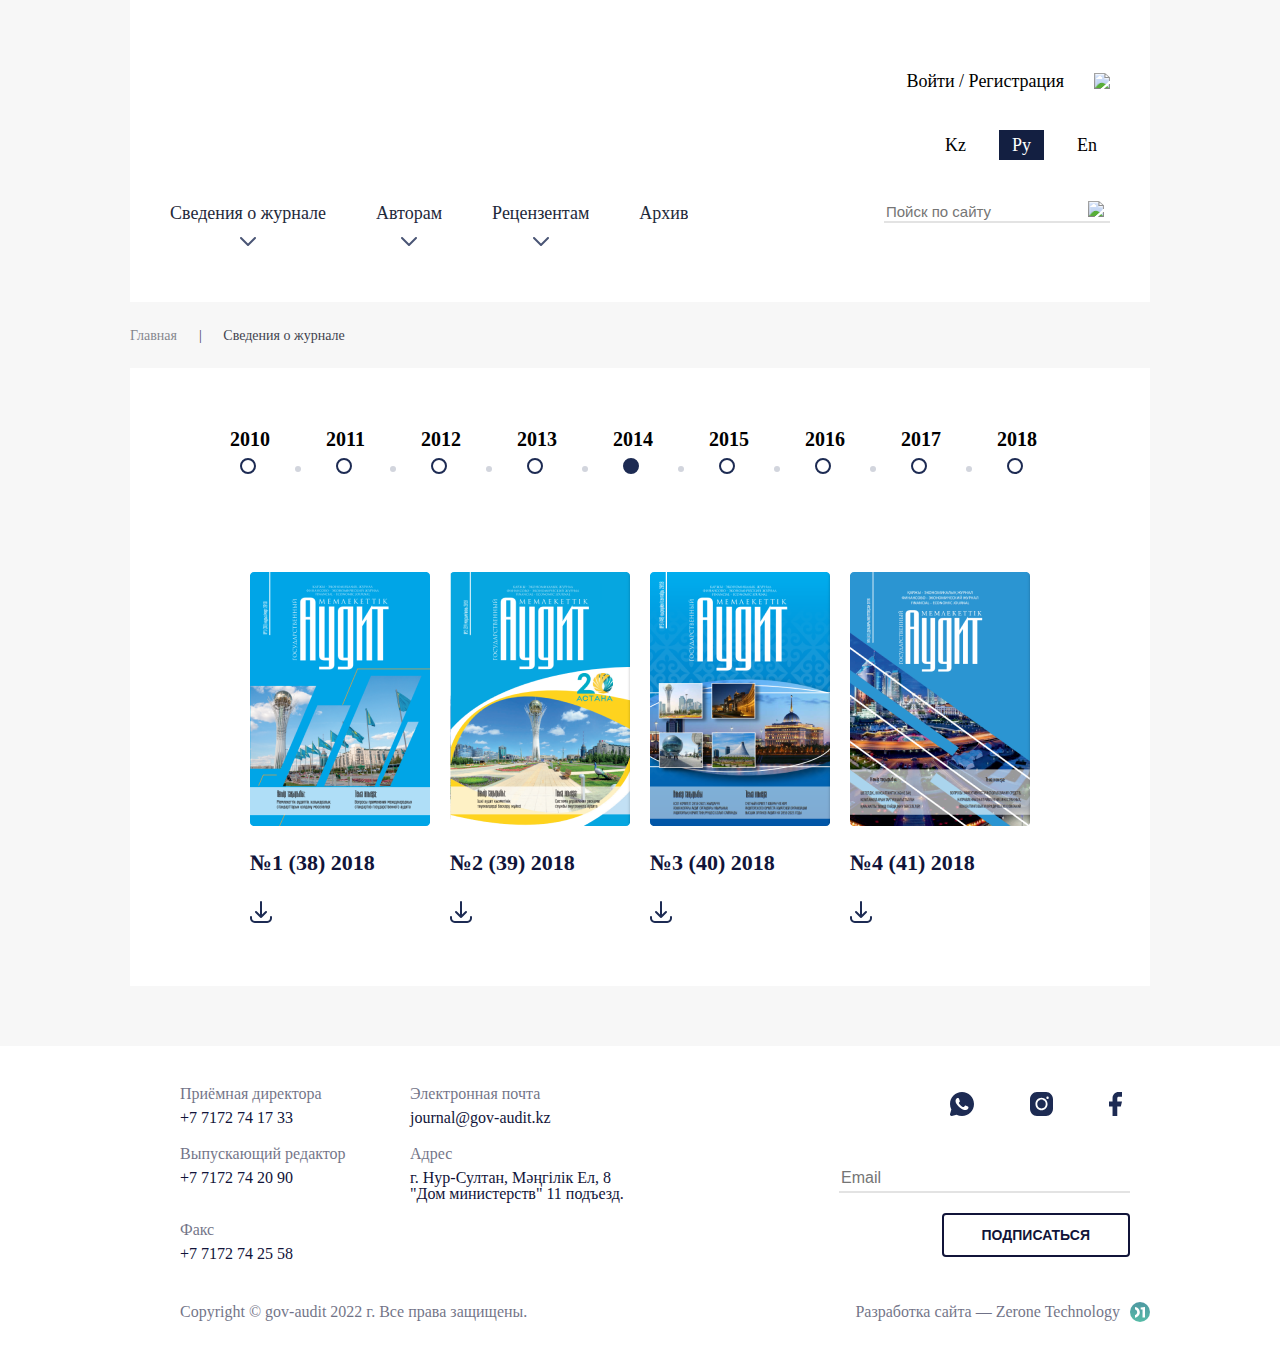
==== archive.html @ 51dacc63 "adaptive" ====
<!DOCTYPE html>
<html lang="en">
	<head>
		<meta charset="UTF-8" />
		<meta http-equiv="X-UA-Compatible" content="IE=edge" />
		<meta name="viewport" content="width=device-width, initial-scale=1.0" />
		<title>Gos audit | layout</title>

		<link rel="stylesheet" href="./assets/css/main.min.css" />
		
		

</head>
	<body>
		<header>
			<div class="header--top">
				<div class="container">
					<div class="logo--wrapper">
						<img height="120px" src="./assets/img/Esep logo 1.svg" alt="" srcset=""/>
					</div>
					
					<div class="navigation--wrapper">
						<div class="personal--wrapper">
							<a href="#" class="personal--login">Войти</a>
							&nbsp;/&nbsp;
							<a href="#" class="personal--registr">Регистрация</a>
						
						<img class="personal--svg" src="./assets/img/icons/user.svg" />
							
						</div>
						<div class="lang--wrapper">
							<ul class="lang--list">
								<li class="lang--item"><a href="" class="lang--link">Kz</a></li>
								<li class="lang--item active"><a href="" class="lang--link">Ру</a></li>
								<li class="lang--item"><a href="" class="lang--link">En</a></li>
							</ul>

						</div>
					</div>
					
				</div>
			</div>
			<div class="header--bottom">
				<div class="container">

                    <!-- Mobile burger menu -->

                        <input id="menu-toggle" type="checkbox" />
                        <label class='menu-button-container' for="menu-toggle">
                            <div class='menu-button'></div>
                        </label>

                    <!-- end Mobile burger menu -->

					<div class="header-nav" id="myTopnav">
                        <div class="dropdown">
                            <a class="dropbtn" href="#">Сведения о журнале 
                                <i class=""><img src="assets/img/icons/down-arrow-icon.svg" alt=""></i>
                            </a>
                            <div class="dropdown-content d-flex">
                                <div class="left-side">
                                    <a href="#">Свидетельство о постановке на учет</a>
                                    <a href="#">Справка АО "НЦГНТЭ"</a>
                                    <a href="#">Редакционная политика</a>
                                    <a href="#">Публикационная этика</a>
                                    <a href="#">Редакционная коллегия</a>
                                    <a href="contacts.html">Контакты</a>
                                </div>
                            </div>
                        </div> 
                        <div class="dropdown">
                            <a class="dropbtn" href="#">Авторам 
                                <i class=""><img src="assets/img/icons/down-arrow-icon.svg" alt=""></i>
                            </a>
                            <div class="dropdown-content">
                                <a href="#">Руководство по оформлению статьи</a>
                                <a href="#">Инструкция по подачи статьи</a>
                                <a href="#">Инструкция по отзыву или исправлению статей</a>
                                <a href="#">Макет статьи</a>
                                <a href="#">Оплата организационного взноса</a>
                            </div>
                        </div>
                        <div class="dropdown">
                            <a class="dropbtn" href="#">Рецензентам 
                                <i class=""><img src="assets/img/icons/down-arrow-icon.svg" alt=""></i>
                            </a>
                            <div class="dropdown-content">
                                <a href="#">Тип и порядок рецензирования</a>
                                <a href="#">Инструкция для рецензентов</a>
                            </div>
                        </div>
                        <div class="dropdown">
                            <a class="dropbtn" href="contact.html">
                                Архив
                            </a>
                        </div>
                        <a href="javascript:void(0);" style="font-size:15px;" class="icon" onclick="myFunction()">&#9776;</a>
                    </div>
					<div class="search--wrapper">
						<form class="search--bar" action type="get">
							<input class="search--input" type="text" placeholder="Пойск по сайту" />
							<button class="search--button" type="submit"><img class="personal--svg" src="./assets/img/icons/search.svg" /></button>
						</form>
					</div>
				</div>
			</div>
		</header>
		<div class="breadcrumb">
            <div class="container">
                <div class="breadcrumb-item">
                    <a href="index.html">Главная</a>
                </div>
                <div class="breadcrumb-item">
                    <i>|</i>
                    <a href="#">Сведения о журнале</a>
                </div>
                <!-- <div class="breadcrumb-item">
                    <i>|</i>
                    page
                </div> -->
            </div>
        </div>
        <main class="main_page">
            <div class="container">
                <section class="archive--sections">
                    <div class="archive-form-block">
                        <form action="" class="form-filter">
                            <div class="select-year">
                                <div>
                                    <input class="checked-year" type="radio" id="2010"
                                    name="year" value="2010">
                                    <label for="2010">2010</label>
                                </div>
                                <div class="circle"></div>
                                <div>
                                    <input class="checked-year" type="radio" id="2011"
                                    name="year" value="2011">
                                    <label for="2011">2011</label>
                                </div>
                                <div class="circle"></div>
                                <div>
                                    <input class="checked-year" type="radio" id="2012"
                                    name="year" value="2012">
                                    <label for="2012">2012</label>
                                </div>
                                <div class="circle"></div>
                                <div>
                                    <input class="checked-year" type="radio" id="2013"
                                    name="year" value="2013">
                                    <label for="2013">2013</label>
                                </div>
                                <div class="circle"></div>
                                <div>
                                    <input class="checked-year" type="radio" id="2014"
                                    name="year" value="2014" checked>
                                    <label for="2014">2014</label>
                                </div>
                                <div class="circle"></div>
                                <div>
                                    <input class="checked-year" type="radio" id="2015"
                                    name="year" value="2015">
                                    <label for="2015">2015</label>
                                </div>
                                <div class="circle"></div>
                                <div>
                                    <input class="checked-year" type="radio" id="2016"
                                    name="year" value="2016">
                                    <label for="2016">2016</label>
                                </div>
                                <div class="circle"></div>
                                <div>
                                    <input class="checked-year" type="radio" id="2017"
                                    name="year" value="2017">
                                    <label for="2017">2017</label>
                                </div>
                                <div class="circle"></div>
                                <div>
                                    <input class="checked-year" type="radio" id="2018"
                                    name="year" value="2018">
                                    <label for="2018">2018</label>
                                </div>
                                <div class="circle"></div>
                                <div>
                                    <input class="checked-year" type="radio" id="2019"
                                    name="year" value="2019">
                                    <label for="2019">2019</label>
                                </div>
                                <div class="circle"></div>
                                <div>
                                    <input class="checked-year" type="radio" id="2020"
                                    name="year" value="2020">
                                    <label for="2020">2020</label>
                                </div>
                                <div class="circle"></div>
                                <div>
                                    <input class="checked-year" type="radio" id="2021"
                                    name="year" value="2021">
                                    <label for="2021">2021</label>
                                </div>
                                <div class="circle"></div>
                                <div>
                                    <input class="checked-year" type="radio" id="2022"
                                    name="year" value="2022">
                                    <label for="2022">2022</label>
                                </div>
                            </div>
                        </form>
                    </div>
                    <div class="document-download-block">
                        <div class="document-item">
                            <img class="document-img" src="assets/img/archive-image-1.png" alt="">
                            <h3 class="document-name">
                                <a href="#">
                                    №1 (38) 2018
                                </a>
                            </h3>
                            <a href="#">
                                <img src="assets/img/icons/download-icon.svg" alt="">
                            </a>
                        </div>
                        <div class="document-item">
                            <img class="document-img" src="assets/img/archive-image-2.png" alt="">
                            <h3 class="document-name">
                                <a href="#">
                                    №2 (39) 2018
                                </a>
                            </h3>
                            <a href="#">
                                <img src="assets/img/icons/download-icon.svg" alt="">
                            </a>
                        </div>
                        <div class="document-item">
                            <img class="document-img" src="assets/img/archive-image-3.png" alt="">
                            <h3 class="document-name">
                                <a href="#">
                                    №3 (40) 2018
                                </a>
                            </h3>
                            <a href="#">
                                <img src="assets/img/icons/download-icon.svg" alt="">
                            </a>
                        </div>
                        <div class="document-item">
                            <img class="document-img" src="assets/img/archive-image-4.png" alt="">
                            <h3 class="document-name">
                                <a href="#">
                                    №4 (41) 2018
                                </a>
                            </h3>
                            <a href="#">
                                <img src="assets/img/icons/download-icon.svg" alt="">
                            </a>
                        </div>
                    </div>
                </section>
            </div>
        </main>

		<footer>
			<div class="container">
				<div class="footer--left">
					<div class="contact--info">
						<div class="contact--item w-50">
							<div class="title--line">Приёмная директора</div>
							<div class="link--line">
								<a href="" class="link">+7 7172 74 17 33</a>
							</div>
						</div>
						<div class="contact--item w-50">
							<div class="title--line">Электронная почта</div>
							<div class="link--line">
								<a href="" class="link">journal@gov-audit.kz</a>
							</div>
						</div>
						<div class="contact--item w-50">
							<div class="title--line">Выпускающий редактор</div>
							<div class="link--line">
								<a href="" class="link">+7 7172 74 20 90</a>
							</div>
						</div>
						<div class="contact--item w-50">
							<div class="title--line">Адрес</div>
							<div class="link--line">
								<a href="" class="link">
									г. Нур-Султан, Мәңгілік Ел, 8 "Дом министерств" 11 подъезд.
								</a>
							</div>
						</div>
						<div class="contact--item w-50">
							<div class="title--line">Факс</div>
							<div class="link--line">
								<a href="" class="link">+7 7172 74 25 58</a>
							</div>
						</div>
					</div>
				</div>
				<div class="footer--right">
					<div class="subscribe--wrapper">

						<div action="" method="get" class="subscribe--from">
							<div class="subscribe--contacts">
								<a href="#" class="subscribe--contact" type="submit"><img class="personal--svg" src="./assets/img/icons/icon-social-whatsapp.svg" /></a>
								<a href="#" class="subscribe--contact" type="submit"><img class="personal--svg" src="./assets/img/icons/icon-social-instagram.svg" /></a>
								<a href="#" class="subscribe--contact" type="submit"><img class="personal--svg" src="./assets/img/icons/icon-social-facebook.svg" /></a>
							</div>
							<form action="" class="subscribe--email">
								<input class="subscribe--input" type="text" name="email" placeholder="Email" />
								<input class="subscribe--btn" type="submit" value="Подписаться" />
							</form>
				
						</div>
					</div>
				</div>
				<div class="footer--bottom">
					<div class="site--info-c">
						Copyright © gov-audit 2022 г. Все права защищены.
					</div>
					<div class="site--info-dev">
						<a href="" target="_blank">Разработка сайта — Zerone Technology</a>
					</div>
					<img class="dev--svg" src="./assets/img/icons/logo-zerone.svg" />
					
				</div>
			</div>
		</footer>
	</body>
</html>
---- assets/css/main.min.css ----
a,abbr,acronym,address,applet,article,aside,audio,b,big,blockquote,body,canvas,caption,center,cite,code,dd,del,details,dfn,div,dl,dt,em,embed,fieldset,figcaption,figure,footer,form,h1,h2,h3,h4,h5,h6,header,hgroup,html,i,iframe,img,ins,kbd,label,legend,li,mark,menu,nav,object,ol,output,p,pre,q,ruby,s,samp,section,small,span,strike,strong,sub,summary,sup,table,tbody,td,tfoot,th,thead,time,tr,tt,u,ul,var,video{margin:0;padding:0;border:0;font-size:100%;font:inherit;vertical-align:baseline}a{color:inherit;text-decoration:none}article,aside,details,figcaption,figure,footer,header,hgroup,menu,nav,section{display:block}body{line-height:1}ol,ul{list-style:none}blockquote,q{quotes:none}blockquote:after,blockquote:before{content:"";content:none}q:after,q:before{content:"";content:none}table{border-collapse:collapse;border-spacing:0}@font-face{font-family:"PT Sans";src:url("./../fonts/PT sans/PTSans-Regular.ttf")}@font-face{font-family:"PT Sans";src:url("./../fonts/PT sans/PTSans-Bold.ttf");font-weight:bold}header{width:100%;max-width:100%}header .header--top .container{display:-webkit-box;display:-ms-flexbox;display:flex;-webkit-box-orient:horizontal;-webkit-box-direction:normal;-ms-flex-direction:row;flex-direction:row;-ms-flex-wrap:wrap;flex-wrap:wrap;background:#fff;padding:40px 40px 0 56px}header .header--top .logo--wrapper,header .header--top .navigation--wrapper{max-width:50%;width:50%}header .header--top .logo--wrapper{display:-webkit-box;display:-ms-flexbox;display:flex;-webkit-box-pack:start;-ms-flex-pack:start;justify-content:start;-webkit-box-align:start;-ms-flex-align:start;align-items:flex-start}header .header--top .navigation--wrapper{display:-webkit-box;display:-ms-flexbox;display:flex;-webkit-box-pack:end;-ms-flex-pack:end;justify-content:end;-webkit-box-align:end;-ms-flex-align:end;align-items:flex-end;-webkit-box-orient:vertical;-webkit-box-direction:normal;-ms-flex-direction:column;flex-direction:column;gap:40px}header .header--top .personal--wrapper{width:50%;max-width:50%;font-size:18px;display:-webkit-box;display:-ms-flexbox;display:flex;-webkit-box-pack:end;-ms-flex-pack:end;justify-content:end;justify-content:flex-end;-webkit-box-align:center;-ms-flex-align:center;align-items:center;-webkit-transition:color 0.2s linear;transition:color 0.2s linear}header .header--top .personal--wrapper .personal--registr{padding-right:30px}header .header--top .personal--login:hover{color:#131f41;text-decoration:underline}header .header--top .personal--registr:hover{color:#131f41;text-decoration:underline}header .header--top .lang--wrapper{width:100%;max-width:100%;display:-webkit-box;display:-ms-flexbox;display:flex;-webkit-box-pack:end;-ms-flex-pack:end;justify-content:end}header .header--top .lang--list{display:-webkit-inline-box;display:-ms-inline-flexbox;display:inline-flex;width:100%;-webkit-box-pack:end;-ms-flex-pack:end;justify-content:end;gap:20px;font-size:18px}header .header--top .lang--item{width:-webkit-fit-content;width:-moz-fit-content;width:fit-content;max-width:-webkit-fit-content;max-width:-moz-fit-content;max-width:fit-content;color:black;-webkit-transition:color 0.2s linear;transition:color 0.2s linear}header .header--top .lang--link{padding:6px 13px}header .header--top .lang--item:hover{color:#fff;text-decoration:none}header .header--top .lang--item:hover a{background-color:#131f41}header .header--bottom .container{display:-webkit-box;display:-ms-flexbox;display:flex;-webkit-box-orient:horizontal;-webkit-box-direction:normal;-ms-flex-direction:row;flex-direction:row;-ms-flex-wrap:wrap;flex-wrap:wrap;background:#fff;padding:40px}header .header--bottom .menu--wrapper,header .header--bottom .search--wrapper{max-width:50%;width:50%}header .header--bottom .menu--wrapper{display:-webkit-box;display:-ms-flexbox;display:flex;-webkit-box-pack:start;-ms-flex-pack:start;justify-content:start;-webkit-box-align:start;-ms-flex-align:start;align-items:flex-start}header .header--bottom .menu--list{display:-webkit-inline-box;display:-ms-inline-flexbox;display:inline-flex}header .header--bottom .menu--link{display:-webkit-box;display:-ms-flexbox;display:flex;padding:8px 16px}header .header--bottom .search--wrapper{display:-webkit-box;display:-ms-flexbox;display:flex;-webkit-box-pack:end;-ms-flex-pack:end;justify-content:end;-webkit-box-align:end;-ms-flex-align:end;align-items:flex-end}header .header--bottom .container{-webkit-box-align:start;-ms-flex-align:start;align-items:flex-start;-webkit-box-pack:justify;-ms-flex-pack:justify;justify-content:space-between}header .header--bottom .container .search--wrapper{width:auto}.search--input{width:190px;border:unset;outline:none;font-size:15px}.search--button{border:unset;outline:none;background-color:#fff;-webkit-transition:background-color 0.2s linear;transition:background-color 0.2s linear}.search--button:hover{border-radius:4px;background-color:#cac7bb}.search--bar{border-bottom:2px solid #e3e3e3}footer{width:100%;max-width:100%;margin-top:60px;padding:40px;-webkit-box-sizing:border-box;box-sizing:border-box;background:#ffffff;font-size:16px;color:#111439}footer .container{display:-webkit-box;display:-ms-flexbox;display:flex;-ms-flex-wrap:wrap;flex-wrap:wrap}footer .footer--left,footer .footer--right{-webkit-box-flex:50%;-ms-flex:50%;flex:50%;max-width:50%}footer .footer--bottom{margin-top:40px;-webkit-box-flex:100%;-ms-flex:100%;flex:100%;display:-webkit-box;display:-ms-flexbox;display:flex;-webkit-box-align:center;-ms-flex-align:center;align-items:center}footer .footer--bottom .site--info-c{width:-webkit-fit-content;width:-moz-fit-content;width:fit-content;margin-right:auto;opacity:0.6;padding-left:50px}footer .footer--bottom .site--info-dev{width:-webkit-fit-content;width:-moz-fit-content;width:fit-content;margin-left:auto;opacity:0.6;padding-right:10px}footer .contact--info{display:-webkit-box;display:-ms-flexbox;display:flex;-webkit-box-orient:horizontal;-webkit-box-direction:normal;-ms-flex-direction:row;flex-direction:row;-ms-flex-wrap:wrap;flex-wrap:wrap;row-gap:20px;padding-left:50px}footer .contact--info .w-50{-webkit-box-flex:50%;-ms-flex:50%;flex:50%;max-width:50%}footer .contact--item{display:-webkit-box;display:-ms-flexbox;display:flex;-webkit-box-orient:vertical;-webkit-box-direction:normal;-ms-flex-direction:column;flex-direction:column;row-gap:8px}footer .contact--item .title--line{color:#111439;opacity:0.6}footer .subscribe--from{display:-webkit-box;display:-ms-flexbox;display:flex;-webkit-box-pack:end;-ms-flex-pack:end;justify-content:end;-webkit-box-align:end;-ms-flex-align:end;align-items:flex-end;-webkit-box-orient:vertical;-webkit-box-direction:normal;-ms-flex-direction:column;flex-direction:column;gap:40px;padding-right:20px}footer .subscribe--contacts{display:-webkit-box;display:-ms-flexbox;display:flex;gap:40px}footer .subscribe--contact{-webkit-transition:background-color 0.2s linear;transition:background-color 0.2s linear;padding:6px 8px}footer .subscribe--contact:hover{opacity:1s;border-radius:4px;background-color:#5d5486}footer .subscribe--email{display:-webkit-box;display:-ms-flexbox;display:flex;-webkit-box-orient:vertical;-webkit-box-direction:normal;-ms-flex-direction:column;flex-direction:column;gap:20px}footer .subscribe--input{font-size:16px;line-height:24px;width:287px;border:unset;outline:none;border-bottom:2px solid #e3e3e3;-webkit-transition:background-color 0.2s linear;transition:background-color 0.2s linear}footer .subscribe--btn{display:-webkit-box;display:-ms-flexbox;display:flex;-ms-flex-item-align:end;align-self:flex-end;padding:8px 38px;font-size:14px;line-height:24px;font-weight:600;text-transform:uppercase;color:#111439;background-color:#fff;border-radius:4px;border:2px solid #111439;-webkit-transition:background-color 0.2s linear;transition:background-color 0.2s linear}footer .subscribe--btn:hover{background-color:#cac7bb}.btn{padding:16px 24px;width:-webkit-fit-content;width:-moz-fit-content;width:fit-content;height:-webkit-fit-content;height:-moz-fit-content;height:fit-content;text-transform:uppercase;font-weight:bold;border-radius:4px;display:-webkit-box;display:-ms-flexbox;display:flex;-webkit-box-pack:center;-ms-flex-pack:center;justify-content:center;-webkit-box-align:center;-ms-flex-align:center;align-items:center}.btn--wrapper{width:100%;max-width:100%;height:-webkit-fit-content;height:-moz-fit-content;height:fit-content;padding:16px 0;display:-webkit-box;display:-ms-flexbox;display:flex;-webkit-box-orient:vertical;-webkit-box-direction:normal;-ms-flex-direction:column;flex-direction:column}.btn--inline{height:-webkit-fit-content;height:-moz-fit-content;height:fit-content;display:-webkit-inline-box;display:-ms-inline-flexbox;display:inline-flex;-webkit-column-gap:16px;-moz-column-gap:16px;column-gap:16px}.btn--primary{background-color:#fec611;color:#111439}.banner--wide-top{width:100%;max-width:100%;margin-top:60px;padding:60px;border-radius:8px;-webkit-box-sizing:border-box;box-sizing:border-box;background:linear-gradient(152.67deg,#2357a6 15.56%,#224780 82.04%),linear-gradient(152.67deg,#2b72b3 15.56%,#1756a2 82.04%),#2469bb;color:#fff}.banner--wide-top article .cartegory{margin-bottom:16px;font-size:16px;opacity:0.7}.banner--wide-top article .title{margin-bottom:20px;font-size:40px;font-weight:bold}@media screen and (max-width:768px){.banner--wide-top article .title{font-size:32px}}.banner--wide-top article .description{margin-bottom:24px;font-size:16px;line-height:27px;max-width:650px}.banner--wide-top .btn{font-size:18px}@media screen and (max-width:768px){.banner--wide-top .btn--inline{-webkit-box-orient:horizontal;-webkit-box-direction:normal;-ms-flex-direction:row;flex-direction:row;-ms-flex-wrap:wrap;flex-wrap:wrap;row-gap:15px}.banner--wide-top .btn--inline .btn{width:100%}}.content--complex{display:-webkit-box;display:-ms-flexbox;display:flex;-webkit-box-orient:horizontal;-webkit-box-direction:normal;-ms-flex-direction:row;flex-direction:row;-webkit-box-sizing:border-box;box-sizing:border-box;margin-top:60px}@media screen and (max-width:1020px){.content--complex{-ms-flex-wrap:wrap;flex-wrap:wrap;margin-top:30px}}.content--left,.content--right{-webkit-box-sizing:border-box;box-sizing:border-box}.content--right{margin-left:auto}@media screen and (max-width:980px){.content--right{width:100%;max-width:100%;margin-left:0;margin-top:30px}}.content--right .block--content{width:100%;max-width:100%;-webkit-box-sizing:border-box;box-sizing:border-box;background-color:#fff;border-radius:6px;padding:40px}.block--title{max-width:100%;display:-webkit-inline-box;display:-ms-inline-flexbox;display:inline-flex}@media screen and (max-width:768px){.block--title{width:100%;display:-webkit-inline-box;display:-ms-inline-flexbox;display:inline-flex}}.block--title .link,.block--title .title{display:-webkit-box;display:-ms-flexbox;display:flex;-webkit-box-align:end;-ms-flex-align:end;align-items:end}.block--title .title{width:-webkit-fit-content;width:-moz-fit-content;width:fit-content;margin-right:60px;font-size:28px;font-weight:bold}.block--title .link{font-size:16px;opacity:0.7}@media screen and (max-width:768px){.block--title .link{margin-left:auto}}.block--content{margin-top:30px;display:-webkit-box;display:-ms-flexbox;display:flex}.news--list{width:100%;max-width:100%;-webkit-box-sizing:border-box;box-sizing:border-box;display:-webkit-box;display:-ms-flexbox;display:flex;-ms-flex-wrap:wrap;flex-wrap:wrap;row-gap:30px;margin-left:-15px;margin-right:-15px}@media screen and (max-width:1020px){.news--list{width:auto;margin-left:0;margin-right:0}}@media screen and (max-width:768px){.news--list{margin-left:auto;margin-right:auto}}.news--item{-webkit-box-flex:calc(100% / 2);-ms-flex:calc(100% / 2);flex:calc(100% / 2);max-width:calc(100% / 2);-webkit-box-sizing:border-box;box-sizing:border-box}@media screen and (max-width:768px){.news--item{-webkit-box-flex:1;-ms-flex:auto;flex:auto;max-width:100%}}.news--content{border-radius:6px;overflow:hidden;background-color:#fff}.news--content--wrapper{max-width:100%;padding:0 15px;-webkit-box-sizing:border-box;box-sizing:border-box}@media screen and (max-width:768px){.news--content--wrapper{padding:0}}.news--image{max-width:100%;width:100%;height:250px}.news--image img{height:100%;width:100%;-o-object-fit:cover;object-fit:cover;-o-object-position:center center;object-position:center center}.news--info{padding:30px 30px 60px 30px}.news--info .title{font-size:24px;font-weight:bold;color:#111439}.pagination{width:100%;max-width:100%;-webkit-box-sizing:border-box;box-sizing:border-box}.pagination--news{display:-webkit-box;display:-ms-flexbox;display:flex;-webkit-box-orient:horizontal;-webkit-box-direction:normal;-ms-flex-direction:row;flex-direction:row;-webkit-box-pack:end;-ms-flex-pack:end;justify-content:flex-end;-webkit-column-gap:30px;-moz-column-gap:30px;column-gap:30px}.pagination--news .icon{display:-webkit-box;display:-ms-flexbox;display:flex;-webkit-box-pack:center;-ms-flex-pack:center;justify-content:center;-webkit-box-align:center;-ms-flex-align:center;align-items:center}.pagination .external .image--wrapper{max-width:60px;display:-webkit-box;display:-ms-flexbox;display:flex;-webkit-box-orient:horizontal;-webkit-box-direction:normal;-ms-flex-direction:row;flex-direction:row;-ms-flex-wrap:wrap;flex-wrap:wrap;row-gap:11px;-webkit-column-gap:11px;-moz-column-gap:11px;column-gap:11px}.pagination .external .image--wrapper .icon{width:16px;height:16px;background-color:#1d2b53;border-radius:50px;opacity:0.2}.pagination .external .image--wrapper .icon.active,.pagination .external .image--wrapper .icon:hover{background-color:#1d2b53;opacity:0.6}.link--list{max-width:100%;padding:40px;-webkit-box-sizing:border-box;box-sizing:border-box;display:-webkit-box;display:-ms-flexbox;display:flex;-webkit-box-orient:vertical;-webkit-box-direction:normal;-ms-flex-direction:column;flex-direction:column;row-gap:30px}@media screen and (max-width:980px){.link--list{-webkit-box-orient:horizontal;-webkit-box-direction:normal;-ms-flex-direction:row;flex-direction:row;-webkit-box-align:center;-ms-flex-align:center;align-items:center;-ms-flex-wrap:wrap;flex-wrap:wrap;-webkit-box-pack:justify;-ms-flex-pack:justify;justify-content:space-between;row-gap:30px;-webkit-column-gap:30px;-moz-column-gap:30px;column-gap:30px}}.link--item{width:100%;max-width:100%;max-height:160px;display:-webkit-box;display:-ms-flexbox;display:flex}.link--item .image--link{margin:0 auto}.link--item .image--link img{max-width:160px;max-height:100px}.main--sections{width:1440px;margin:0 auto;-webkit-box-sizing:border-box;box-sizing:border-box}.sections{width:100%;max-width:100%;padding:40px 0px 40px 0px;border-radius:8px;-webkit-box-sizing:border-box;box-sizing:border-box;font-size:16px}.sections .sections--main{opacity:0.5}.main_page{-webkit-box-sizing:border-box;box-sizing:border-box;background:#fff;padding:60px 100px}.main_page .contacts--title{font-size:28px;text-transform:uppercase;font-weight:bold;padding-bottom:60px}.main_page .contacts--wrapper{display:-webkit-box;display:-ms-flexbox;display:flex;-webkit-box-orient:horizontal;-webkit-box-direction:normal;-ms-flex-direction:row;flex-direction:row;gap:70px}.main_page .contacts--wrapper .left-side,.main_page .contacts--wrapper .right-side{display:-webkit-box;display:-ms-flexbox;display:flex;-webkit-box-orient:vertical;-webkit-box-direction:normal;-ms-flex-direction:column;flex-direction:column;gap:20px;width:280px}.main_page .contacts--wrapper .left-side .contacts--item,.main_page .contacts--wrapper .right-side .contacts--item{font-size:16px}.main_page .contacts--wrapper .left-side .contacts--item .contacts--title--line,.main_page .contacts--wrapper .right-side .contacts--item .contacts--title--line{padding-bottom:3px;opacity:0.5}.main_page .contacts--wrapper .left-side .contacts--item .line--link,.main_page .contacts--wrapper .right-side .contacts--item .line--link{color:#126AEF}.main_page .contacts--wrapper .left-side .contacts--item--last,.main_page .contacts--wrapper .right-side .contacts--item--last{padding-top:60px}header .header--top .lang--item a{display:block}header .header--top .lang--item.active{color:#fff}header .header--top .lang--item.active a{background-color:#131f41}.breadcrumb{margin:25px 0px;display:-webkit-box;display:-ms-flexbox;display:flex;-ms-flex-wrap:wrap;flex-wrap:wrap;padding:0 0;list-style:none}.breadcrumb .container .breadcrumb-item{font-weight:normal;font-size:14px;line-height:10px;display:inline-block;color:#0D0F1D;opacity:0.5}.breadcrumb .container .breadcrumb-item a{color:#0D0F1D;text-decoration:none}.breadcrumb .container .breadcrumb-item i{color:#0D0F1D;margin:0 18px}.breadcrumb .container .breadcrumb-item:last-child{opacity:0.8}.breadcrumb .container .breadcrumb-item+.breadcrumb-item{padding-left:0px}.breadcrumb .breadcrumb-item+.breadcrumb-item:before{content:none}.header-nav{overflow:hidden;background:transparent;display:-webkit-box;display:-ms-flexbox;display:flex;gap:50px}.header-nav a{float:left;display:block;color:#1E293A;text-align:center;text-decoration:none;font-size:17px}.header-nav .icon{display:none}.header-nav .dropdown{float:left;overflow:hidden;position:initial}.header-nav .dropdown:first-child{margin-left:0px}.header-nav .dropdown .dropbtn{font-weight:normal;font-size:18px;line-height:27px;border:none;outline:none;color:#1E293A;background-color:inherit;font-family:inherit;margin:0;display:-webkit-box;display:-ms-flexbox;display:flex;-webkit-box-orient:vertical;-webkit-box-direction:normal;-ms-flex-direction:column;flex-direction:column;-webkit-box-align:center;-ms-flex-align:center;align-items:center;position:relative}.header-nav .dropdown .dropbtn i{margin-bottom:8px}.header-nav .dropdown .dropbtn i img{-webkit-transition:0.2s;transition:0.2s}.header-nav .dropdown .dropbtn:after{content:"";position:absolute;left:auto;right:auto;bottom:0;width:0;height:4px;border-radius:4px;background-color:#5178B4;-webkit-transition:0.2s;transition:0.2s}.header-nav .dropdown .dropbtn:hover:after{width:100%;-webkit-transition:0.2s;transition:0.2s}.header-nav .dropdown a:last-child{padding-bottom:35px}.header-nav .dropdown:hover .dropbtn{color:#5178B4}.header-nav .dropdown:hover .dropbtn a{color:#5178B4}.header-nav .dropdown:hover .dropbtn i img{-webkit-transform:rotate(180deg);transform:rotate(180deg);-webkit-transition:0.2s;transition:0.2s}.header-nav .dropdown:hover .dropdown-content{opacity:1!important;visibility:visible!important;display:block}.header-nav .dropdown .dropdown-content{display:block;position:absolute;background:#fff;border-radius:4px;min-width:160px;padding:16px 0px;z-index:1;opacity:0;visibility:hidden;-webkit-transition:opacity 0.2s ease-in-out,visibility 0.2s ease-in-out;transition:opacity 0.2s ease-in-out,visibility 0.2s ease-in-out;-webkit-transition-delay:0.2s;transition-delay:0.2s;max-width:914px;gap:40px;margin-top:63px}.header-nav .dropdown .dropdown-content a{max-width:380px;float:none;color:#1E293A;font-style:normal;font-weight:normal;font-size:18px;line-height:27px;padding:10px 40px;text-decoration:none;display:block;text-align:left}.header-nav .dropdown .dropdown-content a:hover{text-decoration:underline}.menu-button-container{display:none;height:100%;width:30px;cursor:pointer;-webkit-box-orient:vertical;-webkit-box-direction:normal;-ms-flex-direction:column;flex-direction:column;-webkit-box-pack:center;-ms-flex-pack:center;justify-content:center;-webkit-box-align:center;-ms-flex-align:center;align-items:center}#menu-toggle{display:none}.menu-button{top:56px}.menu-button,.menu-button:after,.menu-button:before{display:block;background-color:#000;position:absolute;height:4px;width:30px;-webkit-transition:-webkit-transform 400ms cubic-bezier(0.23,1,0.32,1);transition:-webkit-transform 400ms cubic-bezier(0.23,1,0.32,1);transition:transform 400ms cubic-bezier(0.23,1,0.32,1);transition:transform 400ms cubic-bezier(0.23,1,0.32,1),-webkit-transform 400ms cubic-bezier(0.23,1,0.32,1);border-radius:2px}.menu-button:before{content:"";margin-top:-8px}.menu-button:after{content:"";margin-top:8px}#menu-toggle:checked+.menu-button-container .menu-button:before{margin-top:0px;-webkit-transform:rotate(405deg);transform:rotate(405deg)}#menu-toggle:checked+.menu-button-container .menu-button{background:rgba(255,255,255,0)}#menu-toggle:checked+.menu-button-container .menu-button:after{margin-top:0px;-webkit-transform:rotate(-405deg);transform:rotate(-405deg)}.archive-form-block{border-radius:4px;margin-bottom:60px}.archive-form-block form.form-filter .select-year{display:-webkit-box;display:-ms-flexbox;display:flex;-webkit-box-align:end;-ms-flex-align:end;align-items:end;overflow-x:scroll;overflow-y:hidden;padding-bottom:40px}.archive-form-block form.form-filter .select-year label{font-style:normal;font-weight:bold;font-size:18px;line-height:23px}.archive-form-block form.form-filter .select-year::-webkit-scrollbar{height:4px;cursor:pointer}.archive-form-block form.form-filter .select-year::-webkit-scrollbar-track{-webkit-box-shadow:inset 0 0 5px #E8EAEE;box-shadow:inset 0 0 5px #E8EAEE;border-radius:20px}.archive-form-block form.form-filter .select-year::-webkit-scrollbar-thumb{background:#ABB1C0;border-radius:20px;opacity:0.3;cursor:pointer}.archive-form-block form.form-filter .select-year::-webkit-scrollbar-thumb:hover{background:#6175a7;opacity:0.3}.archive-form-block form.form-filter .select-year div{margin:0 25px}.archive-form-block form.form-filter .select-year div:first-child{margin-left:0px}.archive-form-block form.form-filter .select-year div:last-child{margin-right:0px}.archive-form-block form.form-filter .select-year div input[type=radio]{display:none}.archive-form-block form.form-filter .select-year div label{font-weight:bold;font-size:20px;padding-bottom:21px;cursor:pointer;display:inline-block;-webkit-user-select:none;-moz-user-select:none;-ms-user-select:none;user-select:none;position:relative}.archive-form-block form.form-filter .select-year div label:after{content:"";display:inline-block;width:16px;height:16px;position:absolute;left:10px;bottom:1px;top:30px;border:2px solid #1D2B53;-webkit-box-sizing:border-box;box-sizing:border-box;border-radius:25px}.archive-form-block form.form-filter .select-year div label:hover{opacity:0.8}.archive-form-block form.form-filter .select-year div input[type=radio]:checked+label{opacity:1}.archive-form-block form.form-filter .select-year div input[type=radio]:checked+label:after{background:#1D2B53}.archive-form-block form.form-filter .select-year .circle{background:#D2D5DD;border-radius:25px;padding:3px;margin:0px}.document-download-block{display:-webkit-box;display:-ms-flexbox;display:flex;-webkit-box-align:center;-ms-flex-align:center;align-items:center;-webkit-box-pack:center;-ms-flex-pack:center;justify-content:center;gap:20px}.document-download-block .document-item .document-img{width:100%;height:auto}.document-download-block .document-item .document-name{font-style:normal;font-weight:bold;font-size:22px;line-height:28px;text-transform:uppercase;color:#111439;margin:20px 0px 24px}.document-download-block .document-item a{text-decoration:none;color:#111439}.document-download-block .document-item a:hover{color:#126AEF}@media (max-width:992px){header .header--bottom .container .header-nav{gap:30px}header .header--bottom .container .search--wrapper{max-width:170px}header .header--bottom .container .search--wrapper .search--bar{padding-bottom:10px;display:-webkit-box;display:-ms-flexbox;display:flex;-webkit-box-align:center;-ms-flex-align:center;align-items:center}header .header--bottom .container .search--wrapper .search--bar .search--input{width:125px}.breadcrumb{padding:0px 40px}.document-download-block{-ms-flex-wrap:wrap;flex-wrap:wrap;gap:40px}footer .container{-webkit-box-pack:justify;-ms-flex-pack:justify;justify-content:space-between}footer .container .footer--left{max-width:65%}footer .container .footer--left .contact--info{padding-left:0px}footer .container .footer--right{max-width:30%}footer .container .footer--right .subscribe--from{padding-right:0px}footer .container .footer--right .subscribe--from .subscribe--input{width:100%}}@media (max-width:768px){.breadcrumb{padding:0px 20px}.breadcrumb .container .breadcrumb-item i{margin:0 5px}header .header--top .container{-webkit-box-orient:vertical;-webkit-box-direction:normal;-ms-flex-direction:column;flex-direction:column;-webkit-box-align:center;-ms-flex-align:center;align-items:center;padding:40px 20px 0 20px;gap:25px}header .header--top .container .logo--wrapper{-webkit-box-pack:center;-ms-flex-pack:center;justify-content:center}header .header--top .container .navigation--wrapper{gap:25px}header .header--top .container .logo--wrapper,header .header--top .container .navigation--wrapper,header .header--top .container .personal--wrapper{max-width:100%;width:100%}header .header--top .container .personal--wrapper{-webkit-box-align:center;-ms-flex-align:center;align-items:center;-webkit-box-pack:center;-ms-flex-pack:center;justify-content:center}header .header--top .container .lang--list{-webkit-box-pack:center;-ms-flex-pack:center;justify-content:center}header .header--bottom .container{position:relative}header .header--bottom .container .header-nav{margin-top:48px;-webkit-box-orient:vertical;-webkit-box-direction:normal;-ms-flex-direction:column;flex-direction:column;width:100%;height:0;-webkit-transition:400ms;transition:400ms}header .header--bottom .container .header-nav .dropdown{overflow:visible}header .header--bottom .container .header-nav .dropdown .dropbtn{-webkit-box-orient:horizontal;-webkit-box-direction:normal;-ms-flex-direction:row;flex-direction:row;-webkit-box-pack:justify;-ms-flex-pack:justify;justify-content:space-between;width:calc(100% - 30px);position:relative;max-width:100%;padding:0px 15px}header .header--bottom .container .header-nav .dropdown .dropbtn i img{-webkit-transform:rotate(-90deg);transform:rotate(-90deg)}header .header--bottom .container .header-nav .dropdown .dropbtn:hover:after{width:calc(100% - 30px)}header .header--bottom .container .header-nav .dropdown .dropdown-content{margin-top:40px}header .header--bottom .container .header-nav .dropdown:hover{overflow:visible}header .header--bottom .container .header-nav .dropdown:hover i img{-webkit-transform:rotate(0deg);transform:rotate(0deg);-webkit-transition:0.2s;transition:0.2s}header .header--bottom .container .header-nav .dropdown:hover .dropdown-content{position:relative}header .header--bottom .container .search--wrapper{position:absolute;right:40px;max-width:180px}header .header--bottom .container .search--wrapper .search--bar .search--input{width:140px}header .header--bottom .container .menu-button-container{display:-webkit-box;display:-ms-flexbox;display:flex}header .header--bottom .container .menu{position:absolute;top:0;margin-top:50px;left:0;-webkit-box-orient:vertical;-webkit-box-direction:normal;-ms-flex-direction:column;flex-direction:column;width:100%;-webkit-box-pack:center;-ms-flex-pack:center;justify-content:center;-webkit-box-align:center;-ms-flex-align:center;align-items:center}header .header--bottom .container #menu-toggle:checked~.header-nav{overflow:scroll;height:250px;padding:20px 0px;-webkit-transition:height 400ms cubic-bezier(0.23,1,0.32,1);transition:height 400ms cubic-bezier(0.23,1,0.32,1)}.main_page{padding:40px 20px}.archive-form-block form.form-filter .select-year div label{font-size:14px}footer{padding:40px 20px}footer .container{-webkit-box-orient:vertical;-webkit-box-direction:normal;-ms-flex-direction:column;flex-direction:column;gap:40px}footer .container .footer--left{max-width:100%}footer .container .footer--left .contact--info{-webkit-box-orient:vertical;-webkit-box-direction:normal;-ms-flex-direction:column;flex-direction:column;-webkit-box-align:center;-ms-flex-align:center;align-items:center;row-gap:40px}footer .container .footer--left .contact--info .w-50{max-width:100%;-webkit-box-align:center;-ms-flex-align:center;align-items:center}footer .container .footer--left .contact--info .w-50 .link--line{text-align:center}footer .container .footer--right{max-width:100%}footer .container .footer--right .subscribe--from{-webkit-box-align:center;-ms-flex-align:center;align-items:center}footer .container .footer--bottom{margin-top:10px;-webkit-box-orient:vertical;-webkit-box-direction:reverse;-ms-flex-direction:column-reverse;flex-direction:column-reverse;gap:20px}footer .container .footer--bottom .site--info-,footer .container .footer--bottom .site--info-dev{padding-left:0px;padding-right:0px;text-align:center;margin-right:auto;margin-left:auto}}body,html{font-family:"PT Sans";background:#f7f7f7}.container,main{width:1920px;max-width:100%;margin:0 auto;-webkit-box-sizing:border-box;box-sizing:border-box}@media screen and (max-width:1920px){.container,main{width:1440px}}@media screen and (max-width:1440px){.container,main{width:1020px}}@media screen and (max-width:1020px){.container,main{width:980px}}@media screen and (max-width:980px){.container,main{width:768px}}@media screen and (max-width:768px){.container,main{width:480px}}@media screen and (max-width:480px){.container,main{width:100%;max-width:100%;padding:0 20px}}
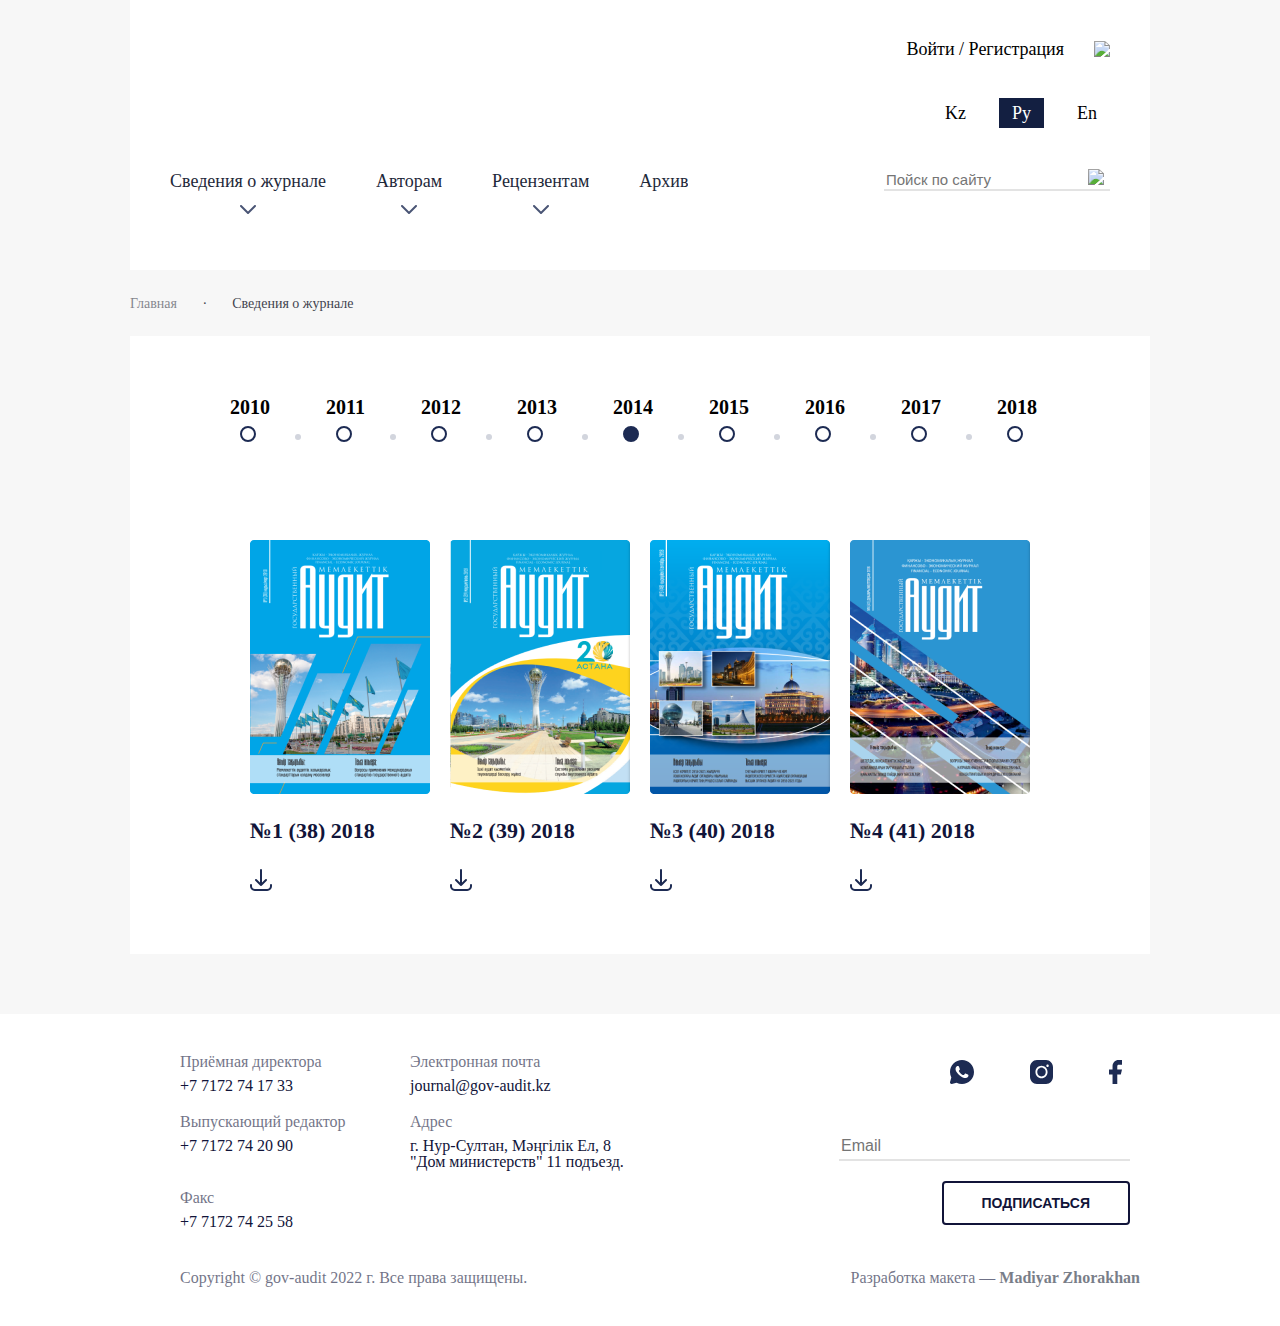
==== commit 3009d87e: "footer changed" ====
--- a/archive.html
+++ b/archive.html
@@ -7,16 +7,15 @@
 		<title>Gos audit | layout</title>
 
 		<link rel="stylesheet" href="./assets/css/main.min.css" />
-		
-		
-
-</head>
+    </head>
 	<body>
 		<header>
 			<div class="header--top">
 				<div class="container">
 					<div class="logo--wrapper">
-						<img height="120px" src="./assets/img/Esep logo 1.svg" alt="" srcset=""/>
+                        <a href="index.html">
+							<img height="120px" src="./assets/img/Esep logo 1.svg" alt="" srcset=""/>
+						</a>
 					</div>
 					
 					<div class="navigation--wrapper">
@@ -45,57 +44,56 @@
 
                     <!-- Mobile burger menu -->
 
-                        <input id="menu-toggle" type="checkbox" />
-                        <label class='menu-button-container' for="menu-toggle">
-                            <div class='menu-button'></div>
-                        </label>
-
-                    <!-- end Mobile burger menu -->
+						<input id="menu-toggle" type="checkbox" />
+						<label class='menu-button-container' for="menu-toggle">
+							<div class='menu-button'></div>
+						</label>
+
+					<!-- end Mobile burger menu -->
 
 					<div class="header-nav" id="myTopnav">
-                        <div class="dropdown">
-                            <a class="dropbtn" href="#">Сведения о журнале 
-                                <i class=""><img src="assets/img/icons/down-arrow-icon.svg" alt=""></i>
-                            </a>
-                            <div class="dropdown-content d-flex">
-                                <div class="left-side">
-                                    <a href="#">Свидетельство о постановке на учет</a>
-                                    <a href="#">Справка АО "НЦГНТЭ"</a>
-                                    <a href="#">Редакционная политика</a>
-                                    <a href="#">Публикационная этика</a>
-                                    <a href="#">Редакционная коллегия</a>
-                                    <a href="contacts.html">Контакты</a>
-                                </div>
-                            </div>
-                        </div> 
-                        <div class="dropdown">
-                            <a class="dropbtn" href="#">Авторам 
-                                <i class=""><img src="assets/img/icons/down-arrow-icon.svg" alt=""></i>
-                            </a>
-                            <div class="dropdown-content">
-                                <a href="#">Руководство по оформлению статьи</a>
-                                <a href="#">Инструкция по подачи статьи</a>
-                                <a href="#">Инструкция по отзыву или исправлению статей</a>
-                                <a href="#">Макет статьи</a>
-                                <a href="#">Оплата организационного взноса</a>
-                            </div>
-                        </div>
-                        <div class="dropdown">
-                            <a class="dropbtn" href="#">Рецензентам 
-                                <i class=""><img src="assets/img/icons/down-arrow-icon.svg" alt=""></i>
-                            </a>
-                            <div class="dropdown-content">
-                                <a href="#">Тип и порядок рецензирования</a>
-                                <a href="#">Инструкция для рецензентов</a>
-                            </div>
-                        </div>
-                        <div class="dropdown">
-                            <a class="dropbtn" href="contact.html">
-                                Архив
-                            </a>
-                        </div>
-                        <a href="javascript:void(0);" style="font-size:15px;" class="icon" onclick="myFunction()">&#9776;</a>
-                    </div>
+						<div class="dropdown">
+							<a class="dropbtn" href="#">Сведения о журнале 
+								<i class=""><img src="assets/img/icons/down-arrow-icon.svg" alt=""></i>
+							</a>
+							<div class="dropdown-content d-flex">
+								<div class="left-side">
+									<a href="certificate_KI.html">Свидетельство о постановке на учет</a>
+									<a href="reference_AO.html">Справка АО "НЦГНТЭ"</a>
+									<a href="#">Редакционная политика</a>
+									<a href="publication_ethics.html">Публикационная этика</a>
+									<a href="#">Редакционная коллегия</a>
+									<a href="contacts.html">Контакты</a>
+								</div>
+							</div>
+						</div> 
+						<div class="dropdown">
+							<a class="dropbtn" href="#">Авторам 
+								<i class=""><img src="assets/img/icons/down-arrow-icon.svg" alt=""></i>
+							</a>
+							<div class="dropdown-content">
+								<a href="guidelines.html">Руководство по оформлению статьи</a>
+								<a href="#">Инструкция по подачи статьи</a>
+								<a href="recall_instruction.html">Инструкция по отзыву или исправлению статей</a>
+								<a href="article_layout.html">Макет статьи</a>
+								<a href="#">Оплата организационного взноса</a>
+							</div>
+						</div>
+						<div class="dropdown">
+							<a class="dropbtn" href="#">Рецензентам 
+								<i class=""><img src="assets/img/icons/down-arrow-icon.svg" alt=""></i>
+							</a>
+							<div class="dropdown-content">
+								<a href="reviewing.html">Тип и порядок рецензирования</a>
+								<a href="#">Инструкция для рецензентов</a>
+							</div>
+						</div>
+						<div class="dropdown">
+							<a class="dropbtn" href="archive.html">
+								Архив
+							</a>
+						</div>
+					</div>
 					<div class="search--wrapper">
 						<form class="search--bar" action type="get">
 							<input class="search--input" type="text" placeholder="Пойск по сайту" />
@@ -111,11 +109,11 @@
                     <a href="index.html">Главная</a>
                 </div>
                 <div class="breadcrumb-item">
-                    <i>|</i>
+                    <i>&nbsp·&nbsp</i>
                     <a href="#">Сведения о журнале</a>
                 </div>
                 <!-- <div class="breadcrumb-item">
-                    <i>|</i>
+                    <i>&nbsp·&nbsp</i>
                     page
                 </div> -->
             </div>
@@ -316,9 +314,9 @@
 						Copyright © gov-audit 2022 г. Все права защищены.
 					</div>
 					<div class="site--info-dev">
-						<a href="" target="_blank">Разработка сайта — Zerone Technology</a>
-					</div>
-					<img class="dev--svg" src="./assets/img/icons/logo-zerone.svg" />
+						Разработка макета — <a href="https://github.com/MadiyarZh?tab=repositories" style="color: #1e293a;font-weight: 700;">Madiyar Zhorakhan</a>
+					</div>
+					 
 					
 				</div>
 			</div>
--- a/assets/css/main.min.css
+++ b/assets/css/main.min.css
@@ -1 +1 @@
-a,abbr,acronym,address,applet,article,aside,audio,b,big,blockquote,body,canvas,caption,center,cite,code,dd,del,details,dfn,div,dl,dt,em,embed,fieldset,figcaption,figure,footer,form,h1,h2,h3,h4,h5,h6,header,hgroup,html,i,iframe,img,ins,kbd,label,legend,li,mark,menu,nav,object,ol,output,p,pre,q,ruby,s,samp,section,small,span,strike,strong,sub,summary,sup,table,tbody,td,tfoot,th,thead,time,tr,tt,u,ul,var,video{margin:0;padding:0;border:0;font-size:100%;font:inherit;vertical-align:baseline}a{color:inherit;text-decoration:none}article,aside,details,figcaption,figure,footer,header,hgroup,menu,nav,section{display:block}body{line-height:1}ol,ul{list-style:none}blockquote,q{quotes:none}blockquote:after,blockquote:before{content:"";content:none}q:after,q:before{content:"";content:none}table{border-collapse:collapse;border-spacing:0}@font-face{font-family:"PT Sans";src:url("./../fonts/PT sans/PTSans-Regular.ttf")}@font-face{font-family:"PT Sans";src:url("./../fonts/PT sans/PTSans-Bold.ttf");font-weight:bold}header{width:100%;max-width:100%}header .header--top .container{display:-webkit-box;display:-ms-flexbox;display:flex;-webkit-box-orient:horizontal;-webkit-box-direction:normal;-ms-flex-direction:row;flex-direction:row;-ms-flex-wrap:wrap;flex-wrap:wrap;background:#fff;padding:40px 40px 0 56px}header .header--top .logo--wrapper,header .header--top .navigation--wrapper{max-width:50%;width:50%}header .header--top .logo--wrapper{display:-webkit-box;display:-ms-flexbox;display:flex;-webkit-box-pack:start;-ms-flex-pack:start;justify-content:start;-webkit-box-align:start;-ms-flex-align:start;align-items:flex-start}header .header--top .navigation--wrapper{display:-webkit-box;display:-ms-flexbox;display:flex;-webkit-box-pack:end;-ms-flex-pack:end;justify-content:end;-webkit-box-align:end;-ms-flex-align:end;align-items:flex-end;-webkit-box-orient:vertical;-webkit-box-direction:normal;-ms-flex-direction:column;flex-direction:column;gap:40px}header .header--top .personal--wrapper{width:50%;max-width:50%;font-size:18px;display:-webkit-box;display:-ms-flexbox;display:flex;-webkit-box-pack:end;-ms-flex-pack:end;justify-content:end;justify-content:flex-end;-webkit-box-align:center;-ms-flex-align:center;align-items:center;-webkit-transition:color 0.2s linear;transition:color 0.2s linear}header .header--top .personal--wrapper .personal--registr{padding-right:30px}header .header--top .personal--login:hover{color:#131f41;text-decoration:underline}header .header--top .personal--registr:hover{color:#131f41;text-decoration:underline}header .header--top .lang--wrapper{width:100%;max-width:100%;display:-webkit-box;display:-ms-flexbox;display:flex;-webkit-box-pack:end;-ms-flex-pack:end;justify-content:end}header .header--top .lang--list{display:-webkit-inline-box;display:-ms-inline-flexbox;display:inline-flex;width:100%;-webkit-box-pack:end;-ms-flex-pack:end;justify-content:end;gap:20px;font-size:18px}header .header--top .lang--item{width:-webkit-fit-content;width:-moz-fit-content;width:fit-content;max-width:-webkit-fit-content;max-width:-moz-fit-content;max-width:fit-content;color:black;-webkit-transition:color 0.2s linear;transition:color 0.2s linear}header .header--top .lang--link{padding:6px 13px}header .header--top .lang--item:hover{color:#fff;text-decoration:none}header .header--top .lang--item:hover a{background-color:#131f41}header .header--bottom .container{display:-webkit-box;display:-ms-flexbox;display:flex;-webkit-box-orient:horizontal;-webkit-box-direction:normal;-ms-flex-direction:row;flex-direction:row;-ms-flex-wrap:wrap;flex-wrap:wrap;background:#fff;padding:40px}header .header--bottom .menu--wrapper,header .header--bottom .search--wrapper{max-width:50%;width:50%}header .header--bottom .menu--wrapper{display:-webkit-box;display:-ms-flexbox;display:flex;-webkit-box-pack:start;-ms-flex-pack:start;justify-content:start;-webkit-box-align:start;-ms-flex-align:start;align-items:flex-start}header .header--bottom .menu--list{display:-webkit-inline-box;display:-ms-inline-flexbox;display:inline-flex}header .header--bottom .menu--link{display:-webkit-box;display:-ms-flexbox;display:flex;padding:8px 16px}header .header--bottom .search--wrapper{display:-webkit-box;display:-ms-flexbox;display:flex;-webkit-box-pack:end;-ms-flex-pack:end;justify-content:end;-webkit-box-align:end;-ms-flex-align:end;align-items:flex-end}header .header--bottom .container{-webkit-box-align:start;-ms-flex-align:start;align-items:flex-start;-webkit-box-pack:justify;-ms-flex-pack:justify;justify-content:space-between}header .header--bottom .container .search--wrapper{width:auto}.search--input{width:190px;border:unset;outline:none;font-size:15px}.search--button{border:unset;outline:none;background-color:#fff;-webkit-transition:background-color 0.2s linear;transition:background-color 0.2s linear}.search--button:hover{border-radius:4px;background-color:#cac7bb}.search--bar{border-bottom:2px solid #e3e3e3}footer{width:100%;max-width:100%;margin-top:60px;padding:40px;-webkit-box-sizing:border-box;box-sizing:border-box;background:#ffffff;font-size:16px;color:#111439}footer .container{display:-webkit-box;display:-ms-flexbox;display:flex;-ms-flex-wrap:wrap;flex-wrap:wrap}footer .footer--left,footer .footer--right{-webkit-box-flex:50%;-ms-flex:50%;flex:50%;max-width:50%}footer .footer--bottom{margin-top:40px;-webkit-box-flex:100%;-ms-flex:100%;flex:100%;display:-webkit-box;display:-ms-flexbox;display:flex;-webkit-box-align:center;-ms-flex-align:center;align-items:center}footer .footer--bottom .site--info-c{width:-webkit-fit-content;width:-moz-fit-content;width:fit-content;margin-right:auto;opacity:0.6;padding-left:50px}footer .footer--bottom .site--info-dev{width:-webkit-fit-content;width:-moz-fit-content;width:fit-content;margin-left:auto;opacity:0.6;padding-right:10px}footer .contact--info{display:-webkit-box;display:-ms-flexbox;display:flex;-webkit-box-orient:horizontal;-webkit-box-direction:normal;-ms-flex-direction:row;flex-direction:row;-ms-flex-wrap:wrap;flex-wrap:wrap;row-gap:20px;padding-left:50px}footer .contact--info .w-50{-webkit-box-flex:50%;-ms-flex:50%;flex:50%;max-width:50%}footer .contact--item{display:-webkit-box;display:-ms-flexbox;display:flex;-webkit-box-orient:vertical;-webkit-box-direction:normal;-ms-flex-direction:column;flex-direction:column;row-gap:8px}footer .contact--item .title--line{color:#111439;opacity:0.6}footer .subscribe--from{display:-webkit-box;display:-ms-flexbox;display:flex;-webkit-box-pack:end;-ms-flex-pack:end;justify-content:end;-webkit-box-align:end;-ms-flex-align:end;align-items:flex-end;-webkit-box-orient:vertical;-webkit-box-direction:normal;-ms-flex-direction:column;flex-direction:column;gap:40px;padding-right:20px}footer .subscribe--contacts{display:-webkit-box;display:-ms-flexbox;display:flex;gap:40px}footer .subscribe--contact{-webkit-transition:background-color 0.2s linear;transition:background-color 0.2s linear;padding:6px 8px}footer .subscribe--contact:hover{opacity:1s;border-radius:4px;background-color:#5d5486}footer .subscribe--email{display:-webkit-box;display:-ms-flexbox;display:flex;-webkit-box-orient:vertical;-webkit-box-direction:normal;-ms-flex-direction:column;flex-direction:column;gap:20px}footer .subscribe--input{font-size:16px;line-height:24px;width:287px;border:unset;outline:none;border-bottom:2px solid #e3e3e3;-webkit-transition:background-color 0.2s linear;transition:background-color 0.2s linear}footer .subscribe--btn{display:-webkit-box;display:-ms-flexbox;display:flex;-ms-flex-item-align:end;align-self:flex-end;padding:8px 38px;font-size:14px;line-height:24px;font-weight:600;text-transform:uppercase;color:#111439;background-color:#fff;border-radius:4px;border:2px solid #111439;-webkit-transition:background-color 0.2s linear;transition:background-color 0.2s linear}footer .subscribe--btn:hover{background-color:#cac7bb}.btn{padding:16px 24px;width:-webkit-fit-content;width:-moz-fit-content;width:fit-content;height:-webkit-fit-content;height:-moz-fit-content;height:fit-content;text-transform:uppercase;font-weight:bold;border-radius:4px;display:-webkit-box;display:-ms-flexbox;display:flex;-webkit-box-pack:center;-ms-flex-pack:center;justify-content:center;-webkit-box-align:center;-ms-flex-align:center;align-items:center}.btn--wrapper{width:100%;max-width:100%;height:-webkit-fit-content;height:-moz-fit-content;height:fit-content;padding:16px 0;display:-webkit-box;display:-ms-flexbox;display:flex;-webkit-box-orient:vertical;-webkit-box-direction:normal;-ms-flex-direction:column;flex-direction:column}.btn--inline{height:-webkit-fit-content;height:-moz-fit-content;height:fit-content;display:-webkit-inline-box;display:-ms-inline-flexbox;display:inline-flex;-webkit-column-gap:16px;-moz-column-gap:16px;column-gap:16px}.btn--primary{background-color:#fec611;color:#111439}.banner--wide-top{width:100%;max-width:100%;margin-top:60px;padding:60px;border-radius:8px;-webkit-box-sizing:border-box;box-sizing:border-box;background:linear-gradient(152.67deg,#2357a6 15.56%,#224780 82.04%),linear-gradient(152.67deg,#2b72b3 15.56%,#1756a2 82.04%),#2469bb;color:#fff}.banner--wide-top article .cartegory{margin-bottom:16px;font-size:16px;opacity:0.7}.banner--wide-top article .title{margin-bottom:20px;font-size:40px;font-weight:bold}@media screen and (max-width:768px){.banner--wide-top article .title{font-size:32px}}.banner--wide-top article .description{margin-bottom:24px;font-size:16px;line-height:27px;max-width:650px}.banner--wide-top .btn{font-size:18px}@media screen and (max-width:768px){.banner--wide-top .btn--inline{-webkit-box-orient:horizontal;-webkit-box-direction:normal;-ms-flex-direction:row;flex-direction:row;-ms-flex-wrap:wrap;flex-wrap:wrap;row-gap:15px}.banner--wide-top .btn--inline .btn{width:100%}}.content--complex{display:-webkit-box;display:-ms-flexbox;display:flex;-webkit-box-orient:horizontal;-webkit-box-direction:normal;-ms-flex-direction:row;flex-direction:row;-webkit-box-sizing:border-box;box-sizing:border-box;margin-top:60px}@media screen and (max-width:1020px){.content--complex{-ms-flex-wrap:wrap;flex-wrap:wrap;margin-top:30px}}.content--left,.content--right{-webkit-box-sizing:border-box;box-sizing:border-box}.content--right{margin-left:auto}@media screen and (max-width:980px){.content--right{width:100%;max-width:100%;margin-left:0;margin-top:30px}}.content--right .block--content{width:100%;max-width:100%;-webkit-box-sizing:border-box;box-sizing:border-box;background-color:#fff;border-radius:6px;padding:40px}.block--title{max-width:100%;display:-webkit-inline-box;display:-ms-inline-flexbox;display:inline-flex}@media screen and (max-width:768px){.block--title{width:100%;display:-webkit-inline-box;display:-ms-inline-flexbox;display:inline-flex}}.block--title .link,.block--title .title{display:-webkit-box;display:-ms-flexbox;display:flex;-webkit-box-align:end;-ms-flex-align:end;align-items:end}.block--title .title{width:-webkit-fit-content;width:-moz-fit-content;width:fit-content;margin-right:60px;font-size:28px;font-weight:bold}.block--title .link{font-size:16px;opacity:0.7}@media screen and (max-width:768px){.block--title .link{margin-left:auto}}.block--content{margin-top:30px;display:-webkit-box;display:-ms-flexbox;display:flex}.news--list{width:100%;max-width:100%;-webkit-box-sizing:border-box;box-sizing:border-box;display:-webkit-box;display:-ms-flexbox;display:flex;-ms-flex-wrap:wrap;flex-wrap:wrap;row-gap:30px;margin-left:-15px;margin-right:-15px}@media screen and (max-width:1020px){.news--list{width:auto;margin-left:0;margin-right:0}}@media screen and (max-width:768px){.news--list{margin-left:auto;margin-right:auto}}.news--item{-webkit-box-flex:calc(100% / 2);-ms-flex:calc(100% / 2);flex:calc(100% / 2);max-width:calc(100% / 2);-webkit-box-sizing:border-box;box-sizing:border-box}@media screen and (max-width:768px){.news--item{-webkit-box-flex:1;-ms-flex:auto;flex:auto;max-width:100%}}.news--content{border-radius:6px;overflow:hidden;background-color:#fff}.news--content--wrapper{max-width:100%;padding:0 15px;-webkit-box-sizing:border-box;box-sizing:border-box}@media screen and (max-width:768px){.news--content--wrapper{padding:0}}.news--image{max-width:100%;width:100%;height:250px}.news--image img{height:100%;width:100%;-o-object-fit:cover;object-fit:cover;-o-object-position:center center;object-position:center center}.news--info{padding:30px 30px 60px 30px}.news--info .title{font-size:24px;font-weight:bold;color:#111439}.pagination{width:100%;max-width:100%;-webkit-box-sizing:border-box;box-sizing:border-box}.pagination--news{display:-webkit-box;display:-ms-flexbox;display:flex;-webkit-box-orient:horizontal;-webkit-box-direction:normal;-ms-flex-direction:row;flex-direction:row;-webkit-box-pack:end;-ms-flex-pack:end;justify-content:flex-end;-webkit-column-gap:30px;-moz-column-gap:30px;column-gap:30px}.pagination--news .icon{display:-webkit-box;display:-ms-flexbox;display:flex;-webkit-box-pack:center;-ms-flex-pack:center;justify-content:center;-webkit-box-align:center;-ms-flex-align:center;align-items:center}.pagination .external .image--wrapper{max-width:60px;display:-webkit-box;display:-ms-flexbox;display:flex;-webkit-box-orient:horizontal;-webkit-box-direction:normal;-ms-flex-direction:row;flex-direction:row;-ms-flex-wrap:wrap;flex-wrap:wrap;row-gap:11px;-webkit-column-gap:11px;-moz-column-gap:11px;column-gap:11px}.pagination .external .image--wrapper .icon{width:16px;height:16px;background-color:#1d2b53;border-radius:50px;opacity:0.2}.pagination .external .image--wrapper .icon.active,.pagination .external .image--wrapper .icon:hover{background-color:#1d2b53;opacity:0.6}.link--list{max-width:100%;padding:40px;-webkit-box-sizing:border-box;box-sizing:border-box;display:-webkit-box;display:-ms-flexbox;display:flex;-webkit-box-orient:vertical;-webkit-box-direction:normal;-ms-flex-direction:column;flex-direction:column;row-gap:30px}@media screen and (max-width:980px){.link--list{-webkit-box-orient:horizontal;-webkit-box-direction:normal;-ms-flex-direction:row;flex-direction:row;-webkit-box-align:center;-ms-flex-align:center;align-items:center;-ms-flex-wrap:wrap;flex-wrap:wrap;-webkit-box-pack:justify;-ms-flex-pack:justify;justify-content:space-between;row-gap:30px;-webkit-column-gap:30px;-moz-column-gap:30px;column-gap:30px}}.link--item{width:100%;max-width:100%;max-height:160px;display:-webkit-box;display:-ms-flexbox;display:flex}.link--item .image--link{margin:0 auto}.link--item .image--link img{max-width:160px;max-height:100px}.main--sections{width:1440px;margin:0 auto;-webkit-box-sizing:border-box;box-sizing:border-box}.sections{width:100%;max-width:100%;padding:40px 0px 40px 0px;border-radius:8px;-webkit-box-sizing:border-box;box-sizing:border-box;font-size:16px}.sections .sections--main{opacity:0.5}.main_page{-webkit-box-sizing:border-box;box-sizing:border-box;background:#fff;padding:60px 100px}.main_page .contacts--title{font-size:28px;text-transform:uppercase;font-weight:bold;padding-bottom:60px}.main_page .contacts--wrapper{display:-webkit-box;display:-ms-flexbox;display:flex;-webkit-box-orient:horizontal;-webkit-box-direction:normal;-ms-flex-direction:row;flex-direction:row;gap:70px}.main_page .contacts--wrapper .left-side,.main_page .contacts--wrapper .right-side{display:-webkit-box;display:-ms-flexbox;display:flex;-webkit-box-orient:vertical;-webkit-box-direction:normal;-ms-flex-direction:column;flex-direction:column;gap:20px;width:280px}.main_page .contacts--wrapper .left-side .contacts--item,.main_page .contacts--wrapper .right-side .contacts--item{font-size:16px}.main_page .contacts--wrapper .left-side .contacts--item .contacts--title--line,.main_page .contacts--wrapper .right-side .contacts--item .contacts--title--line{padding-bottom:3px;opacity:0.5}.main_page .contacts--wrapper .left-side .contacts--item .line--link,.main_page .contacts--wrapper .right-side .contacts--item .line--link{color:#126AEF}.main_page .contacts--wrapper .left-side .contacts--item--last,.main_page .contacts--wrapper .right-side .contacts--item--last{padding-top:60px}header .header--top .lang--item a{display:block}header .header--top .lang--item.active{color:#fff}header .header--top .lang--item.active a{background-color:#131f41}.breadcrumb{margin:25px 0px;display:-webkit-box;display:-ms-flexbox;display:flex;-ms-flex-wrap:wrap;flex-wrap:wrap;padding:0 0;list-style:none}.breadcrumb .container .breadcrumb-item{font-weight:normal;font-size:14px;line-height:10px;display:inline-block;color:#0D0F1D;opacity:0.5}.breadcrumb .container .breadcrumb-item a{color:#0D0F1D;text-decoration:none}.breadcrumb .container .breadcrumb-item i{color:#0D0F1D;margin:0 18px}.breadcrumb .container .breadcrumb-item:last-child{opacity:0.8}.breadcrumb .container .breadcrumb-item+.breadcrumb-item{padding-left:0px}.breadcrumb .breadcrumb-item+.breadcrumb-item:before{content:none}.header-nav{overflow:hidden;background:transparent;display:-webkit-box;display:-ms-flexbox;display:flex;gap:50px}.header-nav a{float:left;display:block;color:#1E293A;text-align:center;text-decoration:none;font-size:17px}.header-nav .icon{display:none}.header-nav .dropdown{float:left;overflow:hidden;position:initial}.header-nav .dropdown:first-child{margin-left:0px}.header-nav .dropdown .dropbtn{font-weight:normal;font-size:18px;line-height:27px;border:none;outline:none;color:#1E293A;background-color:inherit;font-family:inherit;margin:0;display:-webkit-box;display:-ms-flexbox;display:flex;-webkit-box-orient:vertical;-webkit-box-direction:normal;-ms-flex-direction:column;flex-direction:column;-webkit-box-align:center;-ms-flex-align:center;align-items:center;position:relative}.header-nav .dropdown .dropbtn i{margin-bottom:8px}.header-nav .dropdown .dropbtn i img{-webkit-transition:0.2s;transition:0.2s}.header-nav .dropdown .dropbtn:after{content:"";position:absolute;left:auto;right:auto;bottom:0;width:0;height:4px;border-radius:4px;background-color:#5178B4;-webkit-transition:0.2s;transition:0.2s}.header-nav .dropdown .dropbtn:hover:after{width:100%;-webkit-transition:0.2s;transition:0.2s}.header-nav .dropdown a:last-child{padding-bottom:35px}.header-nav .dropdown:hover .dropbtn{color:#5178B4}.header-nav .dropdown:hover .dropbtn a{color:#5178B4}.header-nav .dropdown:hover .dropbtn i img{-webkit-transform:rotate(180deg);transform:rotate(180deg);-webkit-transition:0.2s;transition:0.2s}.header-nav .dropdown:hover .dropdown-content{opacity:1!important;visibility:visible!important;display:block}.header-nav .dropdown .dropdown-content{display:block;position:absolute;background:#fff;border-radius:4px;min-width:160px;padding:16px 0px;z-index:1;opacity:0;visibility:hidden;-webkit-transition:opacity 0.2s ease-in-out,visibility 0.2s ease-in-out;transition:opacity 0.2s ease-in-out,visibility 0.2s ease-in-out;-webkit-transition-delay:0.2s;transition-delay:0.2s;max-width:914px;gap:40px;margin-top:63px}.header-nav .dropdown .dropdown-content a{max-width:380px;float:none;color:#1E293A;font-style:normal;font-weight:normal;font-size:18px;line-height:27px;padding:10px 40px;text-decoration:none;display:block;text-align:left}.header-nav .dropdown .dropdown-content a:hover{text-decoration:underline}.menu-button-container{display:none;height:100%;width:30px;cursor:pointer;-webkit-box-orient:vertical;-webkit-box-direction:normal;-ms-flex-direction:column;flex-direction:column;-webkit-box-pack:center;-ms-flex-pack:center;justify-content:center;-webkit-box-align:center;-ms-flex-align:center;align-items:center}#menu-toggle{display:none}.menu-button{top:56px}.menu-button,.menu-button:after,.menu-button:before{display:block;background-color:#000;position:absolute;height:4px;width:30px;-webkit-transition:-webkit-transform 400ms cubic-bezier(0.23,1,0.32,1);transition:-webkit-transform 400ms cubic-bezier(0.23,1,0.32,1);transition:transform 400ms cubic-bezier(0.23,1,0.32,1);transition:transform 400ms cubic-bezier(0.23,1,0.32,1),-webkit-transform 400ms cubic-bezier(0.23,1,0.32,1);border-radius:2px}.menu-button:before{content:"";margin-top:-8px}.menu-button:after{content:"";margin-top:8px}#menu-toggle:checked+.menu-button-container .menu-button:before{margin-top:0px;-webkit-transform:rotate(405deg);transform:rotate(405deg)}#menu-toggle:checked+.menu-button-container .menu-button{background:rgba(255,255,255,0)}#menu-toggle:checked+.menu-button-container .menu-button:after{margin-top:0px;-webkit-transform:rotate(-405deg);transform:rotate(-405deg)}.archive-form-block{border-radius:4px;margin-bottom:60px}.archive-form-block form.form-filter .select-year{display:-webkit-box;display:-ms-flexbox;display:flex;-webkit-box-align:end;-ms-flex-align:end;align-items:end;overflow-x:scroll;overflow-y:hidden;padding-bottom:40px}.archive-form-block form.form-filter .select-year label{font-style:normal;font-weight:bold;font-size:18px;line-height:23px}.archive-form-block form.form-filter .select-year::-webkit-scrollbar{height:4px;cursor:pointer}.archive-form-block form.form-filter .select-year::-webkit-scrollbar-track{-webkit-box-shadow:inset 0 0 5px #E8EAEE;box-shadow:inset 0 0 5px #E8EAEE;border-radius:20px}.archive-form-block form.form-filter .select-year::-webkit-scrollbar-thumb{background:#ABB1C0;border-radius:20px;opacity:0.3;cursor:pointer}.archive-form-block form.form-filter .select-year::-webkit-scrollbar-thumb:hover{background:#6175a7;opacity:0.3}.archive-form-block form.form-filter .select-year div{margin:0 25px}.archive-form-block form.form-filter .select-year div:first-child{margin-left:0px}.archive-form-block form.form-filter .select-year div:last-child{margin-right:0px}.archive-form-block form.form-filter .select-year div input[type=radio]{display:none}.archive-form-block form.form-filter .select-year div label{font-weight:bold;font-size:20px;padding-bottom:21px;cursor:pointer;display:inline-block;-webkit-user-select:none;-moz-user-select:none;-ms-user-select:none;user-select:none;position:relative}.archive-form-block form.form-filter .select-year div label:after{content:"";display:inline-block;width:16px;height:16px;position:absolute;left:10px;bottom:1px;top:30px;border:2px solid #1D2B53;-webkit-box-sizing:border-box;box-sizing:border-box;border-radius:25px}.archive-form-block form.form-filter .select-year div label:hover{opacity:0.8}.archive-form-block form.form-filter .select-year div input[type=radio]:checked+label{opacity:1}.archive-form-block form.form-filter .select-year div input[type=radio]:checked+label:after{background:#1D2B53}.archive-form-block form.form-filter .select-year .circle{background:#D2D5DD;border-radius:25px;padding:3px;margin:0px}.document-download-block{display:-webkit-box;display:-ms-flexbox;display:flex;-webkit-box-align:center;-ms-flex-align:center;align-items:center;-webkit-box-pack:center;-ms-flex-pack:center;justify-content:center;gap:20px}.document-download-block .document-item .document-img{width:100%;height:auto}.document-download-block .document-item .document-name{font-style:normal;font-weight:bold;font-size:22px;line-height:28px;text-transform:uppercase;color:#111439;margin:20px 0px 24px}.document-download-block .document-item a{text-decoration:none;color:#111439}.document-download-block .document-item a:hover{color:#126AEF}@media (max-width:992px){header .header--bottom .container .header-nav{gap:30px}header .header--bottom .container .search--wrapper{max-width:170px}header .header--bottom .container .search--wrapper .search--bar{padding-bottom:10px;display:-webkit-box;display:-ms-flexbox;display:flex;-webkit-box-align:center;-ms-flex-align:center;align-items:center}header .header--bottom .container .search--wrapper .search--bar .search--input{width:125px}.breadcrumb{padding:0px 40px}.document-download-block{-ms-flex-wrap:wrap;flex-wrap:wrap;gap:40px}footer .container{-webkit-box-pack:justify;-ms-flex-pack:justify;justify-content:space-between}footer .container .footer--left{max-width:65%}footer .container .footer--left .contact--info{padding-left:0px}footer .container .footer--right{max-width:30%}footer .container .footer--right .subscribe--from{padding-right:0px}footer .container .footer--right .subscribe--from .subscribe--input{width:100%}}@media (max-width:768px){.breadcrumb{padding:0px 20px}.breadcrumb .container .breadcrumb-item i{margin:0 5px}header .header--top .container{-webkit-box-orient:vertical;-webkit-box-direction:normal;-ms-flex-direction:column;flex-direction:column;-webkit-box-align:center;-ms-flex-align:center;align-items:center;padding:40px 20px 0 20px;gap:25px}header .header--top .container .logo--wrapper{-webkit-box-pack:center;-ms-flex-pack:center;justify-content:center}header .header--top .container .navigation--wrapper{gap:25px}header .header--top .container .logo--wrapper,header .header--top .container .navigation--wrapper,header .header--top .container .personal--wrapper{max-width:100%;width:100%}header .header--top .container .personal--wrapper{-webkit-box-align:center;-ms-flex-align:center;align-items:center;-webkit-box-pack:center;-ms-flex-pack:center;justify-content:center}header .header--top .container .lang--list{-webkit-box-pack:center;-ms-flex-pack:center;justify-content:center}header .header--bottom .container{position:relative}header .header--bottom .container .header-nav{margin-top:48px;-webkit-box-orient:vertical;-webkit-box-direction:normal;-ms-flex-direction:column;flex-direction:column;width:100%;height:0;-webkit-transition:400ms;transition:400ms}header .header--bottom .container .header-nav .dropdown{overflow:visible}header .header--bottom .container .header-nav .dropdown .dropbtn{-webkit-box-orient:horizontal;-webkit-box-direction:normal;-ms-flex-direction:row;flex-direction:row;-webkit-box-pack:justify;-ms-flex-pack:justify;justify-content:space-between;width:calc(100% - 30px);position:relative;max-width:100%;padding:0px 15px}header .header--bottom .container .header-nav .dropdown .dropbtn i img{-webkit-transform:rotate(-90deg);transform:rotate(-90deg)}header .header--bottom .container .header-nav .dropdown .dropbtn:hover:after{width:calc(100% - 30px)}header .header--bottom .container .header-nav .dropdown .dropdown-content{margin-top:40px}header .header--bottom .container .header-nav .dropdown:hover{overflow:visible}header .header--bottom .container .header-nav .dropdown:hover i img{-webkit-transform:rotate(0deg);transform:rotate(0deg);-webkit-transition:0.2s;transition:0.2s}header .header--bottom .container .header-nav .dropdown:hover .dropdown-content{position:relative}header .header--bottom .container .search--wrapper{position:absolute;right:40px;max-width:180px}header .header--bottom .container .search--wrapper .search--bar .search--input{width:140px}header .header--bottom .container .menu-button-container{display:-webkit-box;display:-ms-flexbox;display:flex}header .header--bottom .container .menu{position:absolute;top:0;margin-top:50px;left:0;-webkit-box-orient:vertical;-webkit-box-direction:normal;-ms-flex-direction:column;flex-direction:column;width:100%;-webkit-box-pack:center;-ms-flex-pack:center;justify-content:center;-webkit-box-align:center;-ms-flex-align:center;align-items:center}header .header--bottom .container #menu-toggle:checked~.header-nav{overflow:scroll;height:250px;padding:20px 0px;-webkit-transition:height 400ms cubic-bezier(0.23,1,0.32,1);transition:height 400ms cubic-bezier(0.23,1,0.32,1)}.main_page{padding:40px 20px}.archive-form-block form.form-filter .select-year div label{font-size:14px}footer{padding:40px 20px}footer .container{-webkit-box-orient:vertical;-webkit-box-direction:normal;-ms-flex-direction:column;flex-direction:column;gap:40px}footer .container .footer--left{max-width:100%}footer .container .footer--left .contact--info{-webkit-box-orient:vertical;-webkit-box-direction:normal;-ms-flex-direction:column;flex-direction:column;-webkit-box-align:center;-ms-flex-align:center;align-items:center;row-gap:40px}footer .container .footer--left .contact--info .w-50{max-width:100%;-webkit-box-align:center;-ms-flex-align:center;align-items:center}footer .container .footer--left .contact--info .w-50 .link--line{text-align:center}footer .container .footer--right{max-width:100%}footer .container .footer--right .subscribe--from{-webkit-box-align:center;-ms-flex-align:center;align-items:center}footer .container .footer--bottom{margin-top:10px;-webkit-box-orient:vertical;-webkit-box-direction:reverse;-ms-flex-direction:column-reverse;flex-direction:column-reverse;gap:20px}footer .container .footer--bottom .site--info-,footer .container .footer--bottom .site--info-dev{padding-left:0px;padding-right:0px;text-align:center;margin-right:auto;margin-left:auto}}body,html{font-family:"PT Sans";background:#f7f7f7}.container,main{width:1920px;max-width:100%;margin:0 auto;-webkit-box-sizing:border-box;box-sizing:border-box}@media screen and (max-width:1920px){.container,main{width:1440px}}@media screen and (max-width:1440px){.container,main{width:1020px}}@media screen and (max-width:1020px){.container,main{width:980px}}@media screen and (max-width:980px){.container,main{width:768px}}@media screen and (max-width:768px){.container,main{width:480px}}@media screen and (max-width:480px){.container,main{width:100%;max-width:100%;padding:0 20px}}+a,abbr,acronym,address,applet,article,aside,audio,b,big,blockquote,body,canvas,caption,center,cite,code,dd,del,details,dfn,div,dl,dt,em,embed,fieldset,figcaption,figure,footer,form,h1,h2,h3,h4,h5,h6,header,hgroup,html,i,iframe,img,ins,kbd,label,legend,li,mark,menu,nav,object,ol,output,p,pre,q,ruby,s,samp,section,small,span,strike,strong,sub,summary,sup,table,tbody,td,tfoot,th,thead,time,tr,tt,u,ul,var,video{margin:0;padding:0;border:0;font-size:100%;font:inherit;vertical-align:baseline}a{color:inherit;text-decoration:none}article,aside,details,figcaption,figure,footer,header,hgroup,menu,nav,section{display:block}body{line-height:1}ol,ul{list-style:none}blockquote,q{quotes:none}blockquote:after,blockquote:before{content:"";content:none}q:after,q:before{content:"";content:none}table{border-collapse:collapse;border-spacing:0}@font-face{font-family:"PT Sans";src:url("./../fonts/PT sans/PTSans-Regular.ttf")}@font-face{font-family:"PT Sans";src:url("./../fonts/PT sans/PTSans-Bold.ttf");font-weight:bold}header{width:100%;max-width:100%}header .header--top .container{display:-webkit-box;display:-ms-flexbox;display:flex;-webkit-box-orient:horizontal;-webkit-box-direction:normal;-ms-flex-direction:row;flex-direction:row;-ms-flex-wrap:wrap;flex-wrap:wrap;background:#fff;padding:40px 40px 0 56px}header .header--top .logo--wrapper,header .header--top .navigation--wrapper{max-width:50%;width:50%}header .header--top .logo--wrapper{display:-webkit-box;display:-ms-flexbox;display:flex;-webkit-box-pack:start;-ms-flex-pack:start;justify-content:start;-webkit-box-align:start;-ms-flex-align:start;align-items:flex-start}header .header--top .navigation--wrapper{display:-webkit-box;display:-ms-flexbox;display:flex;-webkit-box-pack:end;-ms-flex-pack:end;justify-content:end;-webkit-box-align:end;-ms-flex-align:end;align-items:flex-end;-webkit-box-orient:vertical;-webkit-box-direction:normal;-ms-flex-direction:column;flex-direction:column;gap:40px}header .header--top .personal--wrapper{width:50%;max-width:50%;font-size:18px;display:-webkit-box;display:-ms-flexbox;display:flex;-webkit-box-pack:end;-ms-flex-pack:end;justify-content:end;justify-content:flex-end;-webkit-box-align:center;-ms-flex-align:center;align-items:center;-webkit-transition:color 0.2s linear;transition:color 0.2s linear}header .header--top .personal--wrapper .personal--registr{padding-right:30px}header .header--top .personal--login:hover{color:#131f41;text-decoration:underline}header .header--top .personal--registr:hover{color:#131f41;text-decoration:underline}header .header--top .lang--wrapper{width:100%;max-width:100%;display:-webkit-box;display:-ms-flexbox;display:flex;-webkit-box-pack:end;-ms-flex-pack:end;justify-content:end}header .header--top .lang--list{display:-webkit-inline-box;display:-ms-inline-flexbox;display:inline-flex;width:100%;-webkit-box-pack:end;-ms-flex-pack:end;justify-content:end;gap:20px;font-size:18px}header .header--top .lang--item{width:-webkit-fit-content;width:-moz-fit-content;width:fit-content;max-width:-webkit-fit-content;max-width:-moz-fit-content;max-width:fit-content;color:black;-webkit-transition:color 0.2s linear;transition:color 0.2s linear}header .header--top .lang--link{padding:6px 13px}header .header--top .lang--item:hover{color:#fff;text-decoration:none}header .header--top .lang--item:hover a{background-color:#131f41}header .header--bottom .container{display:-webkit-box;display:-ms-flexbox;display:flex;-webkit-box-orient:horizontal;-webkit-box-direction:normal;-ms-flex-direction:row;flex-direction:row;-ms-flex-wrap:wrap;flex-wrap:wrap;background:#fff;padding:40px}header .header--bottom .menu--wrapper,header .header--bottom .search--wrapper{max-width:50%;width:50%}header .header--bottom .menu--wrapper{display:-webkit-box;display:-ms-flexbox;display:flex;-webkit-box-pack:start;-ms-flex-pack:start;justify-content:start;-webkit-box-align:start;-ms-flex-align:start;align-items:flex-start}header .header--bottom .menu--list{display:-webkit-inline-box;display:-ms-inline-flexbox;display:inline-flex}header .header--bottom .menu--link{display:-webkit-box;display:-ms-flexbox;display:flex;padding:8px 16px}header .header--bottom .search--wrapper{display:-webkit-box;display:-ms-flexbox;display:flex;-webkit-box-pack:end;-ms-flex-pack:end;justify-content:end;-webkit-box-align:end;-ms-flex-align:end;align-items:flex-end}header .header--bottom .container{-webkit-box-align:start;-ms-flex-align:start;align-items:flex-start;-webkit-box-pack:justify;-ms-flex-pack:justify;justify-content:space-between}header .header--bottom .container .search--wrapper{width:auto}.search--input{width:190px;border:unset;outline:none;font-size:15px}.search--button{border:unset;outline:none;background-color:#fff;-webkit-transition:background-color 0.2s linear;transition:background-color 0.2s linear}.search--button:hover{border-radius:4px;background-color:#cac7bb}.search--bar{border-bottom:2px solid #e3e3e3}footer{width:100%;max-width:100%;margin-top:60px;padding:40px;-webkit-box-sizing:border-box;box-sizing:border-box;background:#ffffff;font-size:16px;color:#111439}footer .container{display:-webkit-box;display:-ms-flexbox;display:flex;-ms-flex-wrap:wrap;flex-wrap:wrap}footer .footer--left,footer .footer--right{-webkit-box-flex:50%;-ms-flex:50%;flex:50%;max-width:50%}footer .footer--bottom{margin-top:40px;-webkit-box-flex:100%;-ms-flex:100%;flex:100%;display:-webkit-box;display:-ms-flexbox;display:flex;-webkit-box-align:center;-ms-flex-align:center;align-items:center}footer .footer--bottom .site--info-c{width:-webkit-fit-content;width:-moz-fit-content;width:fit-content;margin-right:auto;opacity:0.6;padding-left:50px}footer .footer--bottom .site--info-dev{width:-webkit-fit-content;width:-moz-fit-content;width:fit-content;margin-left:auto;opacity:0.6;padding-right:10px}footer .contact--info{display:-webkit-box;display:-ms-flexbox;display:flex;-webkit-box-orient:horizontal;-webkit-box-direction:normal;-ms-flex-direction:row;flex-direction:row;-ms-flex-wrap:wrap;flex-wrap:wrap;row-gap:20px;padding-left:50px}footer .contact--info .w-50{-webkit-box-flex:50%;-ms-flex:50%;flex:50%;max-width:50%}footer .contact--item{display:-webkit-box;display:-ms-flexbox;display:flex;-webkit-box-orient:vertical;-webkit-box-direction:normal;-ms-flex-direction:column;flex-direction:column;row-gap:8px}footer .contact--item .title--line{color:#111439;opacity:0.6}footer .subscribe--from{display:-webkit-box;display:-ms-flexbox;display:flex;-webkit-box-pack:end;-ms-flex-pack:end;justify-content:end;-webkit-box-align:end;-ms-flex-align:end;align-items:flex-end;-webkit-box-orient:vertical;-webkit-box-direction:normal;-ms-flex-direction:column;flex-direction:column;gap:40px;padding-right:20px}footer .subscribe--contacts{display:-webkit-box;display:-ms-flexbox;display:flex;gap:40px}footer .subscribe--contact{-webkit-transition:background-color 0.2s linear;transition:background-color 0.2s linear;padding:6px 8px}footer .subscribe--contact:hover{opacity:1s;border-radius:4px;background-color:#5d5486}footer .subscribe--email{display:-webkit-box;display:-ms-flexbox;display:flex;-webkit-box-orient:vertical;-webkit-box-direction:normal;-ms-flex-direction:column;flex-direction:column;gap:20px}footer .subscribe--input{font-size:16px;line-height:24px;width:287px;border:unset;outline:none;border-bottom:2px solid #e3e3e3;-webkit-transition:background-color 0.2s linear;transition:background-color 0.2s linear}footer .subscribe--btn{display:-webkit-box;display:-ms-flexbox;display:flex;-ms-flex-item-align:end;align-self:flex-end;padding:8px 38px;font-size:14px;line-height:24px;font-weight:600;text-transform:uppercase;color:#111439;background-color:#fff;border-radius:4px;border:2px solid #111439;-webkit-transition:background-color 0.2s linear;transition:background-color 0.2s linear}footer .subscribe--btn:hover{background-color:#cac7bb}.btn{padding:16px 24px;width:-webkit-fit-content;width:-moz-fit-content;width:fit-content;height:-webkit-fit-content;height:-moz-fit-content;height:fit-content;text-transform:uppercase;font-weight:bold;border-radius:4px;display:-webkit-box;display:-ms-flexbox;display:flex;-webkit-box-pack:center;-ms-flex-pack:center;justify-content:center;-webkit-box-align:center;-ms-flex-align:center;align-items:center}.btn--wrapper{width:100%;max-width:100%;height:-webkit-fit-content;height:-moz-fit-content;height:fit-content;padding:16px 0;display:-webkit-box;display:-ms-flexbox;display:flex;-webkit-box-orient:vertical;-webkit-box-direction:normal;-ms-flex-direction:column;flex-direction:column}.btn--inline{height:-webkit-fit-content;height:-moz-fit-content;height:fit-content;display:-webkit-inline-box;display:-ms-inline-flexbox;display:inline-flex;-webkit-column-gap:16px;-moz-column-gap:16px;column-gap:16px}.btn--primary{background-color:#fec611;color:#111439}.banner--wide-top{width:100%;max-width:100%;margin-top:60px;padding:60px;border-radius:8px;-webkit-box-sizing:border-box;box-sizing:border-box;background:linear-gradient(152.67deg,#2357a6 15.56%,#224780 82.04%),linear-gradient(152.67deg,#2b72b3 15.56%,#1756a2 82.04%),#2469bb;color:#fff}.banner--wide-top article .cartegory{margin-bottom:16px;font-size:16px;opacity:0.7}.banner--wide-top article .title{margin-bottom:20px;font-size:40px;font-weight:bold}@media screen and (max-width:768px){.banner--wide-top article .title{font-size:32px}}.banner--wide-top article .description{margin-bottom:24px;font-size:16px;line-height:27px;max-width:650px}.banner--wide-top .btn{font-size:18px}@media screen and (max-width:768px){.banner--wide-top .btn--inline{-webkit-box-orient:horizontal;-webkit-box-direction:normal;-ms-flex-direction:row;flex-direction:row;-ms-flex-wrap:wrap;flex-wrap:wrap;row-gap:15px}.banner--wide-top .btn--inline .btn{width:100%}}.content--complex{display:-webkit-box;display:-ms-flexbox;display:flex;-webkit-box-orient:horizontal;-webkit-box-direction:normal;-ms-flex-direction:row;flex-direction:row;-webkit-box-sizing:border-box;box-sizing:border-box;margin-top:60px}@media screen and (max-width:1020px){.content--complex{-ms-flex-wrap:wrap;flex-wrap:wrap;margin-top:30px}}.content--left,.content--right{-webkit-box-sizing:border-box;box-sizing:border-box}.content--right{margin-left:auto}@media screen and (max-width:980px){.content--right{width:100%;max-width:100%;margin-left:0;margin-top:30px}}.content--right .block--content{width:100%;max-width:100%;-webkit-box-sizing:border-box;box-sizing:border-box;background-color:#fff;border-radius:6px;padding:40px}.block--title{max-width:100%;display:-webkit-inline-box;display:-ms-inline-flexbox;display:inline-flex}@media screen and (max-width:768px){.block--title{width:100%;display:-webkit-inline-box;display:-ms-inline-flexbox;display:inline-flex}}.block--title .link,.block--title .title{display:-webkit-box;display:-ms-flexbox;display:flex;-webkit-box-align:end;-ms-flex-align:end;align-items:end}.block--title .title{width:-webkit-fit-content;width:-moz-fit-content;width:fit-content;margin-right:60px;font-size:28px;font-weight:bold}.block--title .link{font-size:16px;opacity:0.7}@media screen and (max-width:768px){.block--title .link{margin-left:auto}}.block--content{margin-top:30px;display:-webkit-box;display:-ms-flexbox;display:flex}.news--list{width:100%;max-width:100%;-webkit-box-sizing:border-box;box-sizing:border-box;display:-webkit-box;display:-ms-flexbox;display:flex;-ms-flex-wrap:wrap;flex-wrap:wrap;row-gap:30px;margin-left:-15px;margin-right:-15px}@media screen and (max-width:1020px){.news--list{width:auto;margin-left:0;margin-right:0}}@media screen and (max-width:768px){.news--list{margin-left:auto;margin-right:auto}}.news--item{-webkit-box-flex:calc(100% / 2);-ms-flex:calc(100% / 2);flex:calc(100% / 2);max-width:calc(100% / 2);-webkit-box-sizing:border-box;box-sizing:border-box}@media screen and (max-width:768px){.news--item{-webkit-box-flex:1;-ms-flex:auto;flex:auto;max-width:100%}}.news--content{border-radius:6px;overflow:hidden;background-color:#fff}.news--content--wrapper{max-width:100%;padding:0 15px;-webkit-box-sizing:border-box;box-sizing:border-box}@media screen and (max-width:768px){.news--content--wrapper{padding:0}}.news--image{max-width:100%;width:100%;height:250px}.news--image img{height:100%;width:100%;-o-object-fit:cover;object-fit:cover;-o-object-position:center center;object-position:center center}.news--info{padding:30px 30px 60px 30px}.news--info .title{font-size:24px;font-weight:bold;color:#111439}.pagination{width:100%;max-width:100%;-webkit-box-sizing:border-box;box-sizing:border-box}.pagination--news{display:-webkit-box;display:-ms-flexbox;display:flex;-webkit-box-orient:horizontal;-webkit-box-direction:normal;-ms-flex-direction:row;flex-direction:row;-webkit-box-pack:end;-ms-flex-pack:end;justify-content:flex-end;-webkit-column-gap:30px;-moz-column-gap:30px;column-gap:30px}.pagination--news .icon{display:-webkit-box;display:-ms-flexbox;display:flex;-webkit-box-pack:center;-ms-flex-pack:center;justify-content:center;-webkit-box-align:center;-ms-flex-align:center;align-items:center}.pagination .external .image--wrapper{max-width:60px;display:-webkit-box;display:-ms-flexbox;display:flex;-webkit-box-orient:horizontal;-webkit-box-direction:normal;-ms-flex-direction:row;flex-direction:row;-ms-flex-wrap:wrap;flex-wrap:wrap;row-gap:11px;-webkit-column-gap:11px;-moz-column-gap:11px;column-gap:11px}.pagination .external .image--wrapper .icon{width:16px;height:16px;background-color:#1d2b53;border-radius:50px;opacity:0.2}.pagination .external .image--wrapper .icon.active,.pagination .external .image--wrapper .icon:hover{background-color:#1d2b53;opacity:0.6}.link--list{max-width:100%;padding:40px;-webkit-box-sizing:border-box;box-sizing:border-box;display:-webkit-box;display:-ms-flexbox;display:flex;-webkit-box-orient:vertical;-webkit-box-direction:normal;-ms-flex-direction:column;flex-direction:column;row-gap:30px}@media screen and (max-width:980px){.link--list{-webkit-box-orient:horizontal;-webkit-box-direction:normal;-ms-flex-direction:row;flex-direction:row;-webkit-box-align:center;-ms-flex-align:center;align-items:center;-ms-flex-wrap:wrap;flex-wrap:wrap;-webkit-box-pack:justify;-ms-flex-pack:justify;justify-content:space-between;row-gap:30px;-webkit-column-gap:30px;-moz-column-gap:30px;column-gap:30px}}.link--item{width:100%;max-width:100%;max-height:160px;display:-webkit-box;display:-ms-flexbox;display:flex}.link--item .image--link{margin:0 auto}.link--item .image--link img{max-width:160px;max-height:100px}.main--sections{width:1440px;max-width:1440px;margin:0 auto;-webkit-box-sizing:border-box;box-sizing:border-box}.sections{width:100%;max-width:100%;padding:40px 0px 40px 0px;border-radius:8px;-webkit-box-sizing:border-box;box-sizing:border-box;font-size:16px}.sections .sections--main{opacity:0.5}.main_page{width:1440px;margin:0 auto;-webkit-box-sizing:border-box;box-sizing:border-box;background:#fff;padding:60px 100px}.main_page .contacts--title{font-size:28px;text-transform:uppercase;font-weight:bold;padding-bottom:60px}.main_page .contacts--wrapper{display:-webkit-box;display:-ms-flexbox;display:flex;-webkit-box-orient:horizontal;-webkit-box-direction:normal;-ms-flex-direction:row;flex-direction:row;gap:70px}.main_page .contacts--wrapper .left-side,.main_page .contacts--wrapper .right-side{display:-webkit-box;display:-ms-flexbox;display:flex;-webkit-box-orient:vertical;-webkit-box-direction:normal;-ms-flex-direction:column;flex-direction:column;gap:20px;width:280px}.main_page .contacts--wrapper .left-side .contacts--item,.main_page .contacts--wrapper .right-side .contacts--item{font-size:16px}.main_page .contacts--wrapper .left-side .contacts--item .contacts--title--line,.main_page .contacts--wrapper .right-side .contacts--item .contacts--title--line{padding-bottom:3px;opacity:0.5}.main_page .contacts--wrapper .left-side .contacts--item .line--link,.main_page .contacts--wrapper .right-side .contacts--item .line--link{color:#126AEF}.main_page .contacts--wrapper .left-side .contacts--item--last,.main_page .contacts--wrapper .right-side .contacts--item--last{padding-top:60px}.main_page{width:1920px;max-width:100%;margin:0 auto;-webkit-box-sizing:border-box;box-sizing:border-box}@media screen and (max-width:1920px){.main_page{width:1440px}}@media screen and (max-width:1440px){.main_page{width:1020px}}@media screen and (max-width:1020px){.main_page{width:980px}}@media screen and (max-width:980px){.main_page{width:768px}}@media screen and (max-width:768px){.main_page{width:480px}}@media screen and (max-width:480px){.main_page{width:100%;max-width:100%;padding:0 20px}}header .header--top .lang--item a{display:block}header .header--top .lang--item.active{color:#fff}header .header--top .lang--item.active a{background-color:#131f41}.breadcrumb{margin:25px 0px;display:-webkit-box;display:-ms-flexbox;display:flex;-ms-flex-wrap:wrap;flex-wrap:wrap;padding:0 0;list-style:none}.breadcrumb .container .breadcrumb-item{font-weight:normal;font-size:14px;line-height:10px;display:inline-block;color:#0D0F1D;opacity:0.5}.breadcrumb .container .breadcrumb-item a{color:#0D0F1D;text-decoration:none}.breadcrumb .container .breadcrumb-item i{color:#0D0F1D;margin:0 18px}.breadcrumb .container .breadcrumb-item:last-child{opacity:0.8}.breadcrumb .container .breadcrumb-item+.breadcrumb-item{padding-left:0px}.breadcrumb .breadcrumb-item+.breadcrumb-item:before{content:none}.header-nav{overflow:hidden;background:transparent;display:-webkit-box;display:-ms-flexbox;display:flex;gap:50px}.header-nav a{float:left;display:block;color:#1E293A;text-align:center;text-decoration:none;font-size:17px}.header-nav .icon{display:none}.header-nav .dropdown{float:left;overflow:hidden;position:initial}.header-nav .dropdown:first-child{margin-left:0px}.header-nav .dropdown .dropbtn{font-weight:normal;font-size:18px;line-height:27px;border:none;outline:none;color:#1E293A;background-color:inherit;font-family:inherit;margin:0;display:-webkit-box;display:-ms-flexbox;display:flex;-webkit-box-orient:vertical;-webkit-box-direction:normal;-ms-flex-direction:column;flex-direction:column;-webkit-box-align:center;-ms-flex-align:center;align-items:center;position:relative}.header-nav .dropdown .dropbtn i{margin-bottom:8px}.header-nav .dropdown .dropbtn i img{-webkit-transition:0.2s;transition:0.2s}.header-nav .dropdown .dropbtn:after{content:"";position:absolute;left:auto;right:auto;bottom:0;width:0;height:4px;border-radius:4px;background-color:#5178B4;-webkit-transition:0.2s;transition:0.2s}.header-nav .dropdown .dropbtn:hover:after{width:100%;-webkit-transition:0.2s;transition:0.2s}.header-nav .dropdown a:last-child{padding-bottom:35px}.header-nav .dropdown:hover .dropbtn{color:#5178B4}.header-nav .dropdown:hover .dropbtn a{color:#5178B4}.header-nav .dropdown:hover .dropbtn i img{-webkit-transform:rotate(180deg);transform:rotate(180deg);-webkit-transition:0.2s;transition:0.2s}.header-nav .dropdown:hover .dropdown-content{opacity:1!important;visibility:visible!important;display:block}.header-nav .dropdown .dropdown-content{display:block;position:absolute;background:#fff;border-radius:4px;min-width:160px;padding:16px 0px;z-index:1;opacity:0;visibility:hidden;-webkit-transition:opacity 0.2s ease-in-out,visibility 0.2s ease-in-out;transition:opacity 0.2s ease-in-out,visibility 0.2s ease-in-out;-webkit-transition-delay:0.2s;transition-delay:0.2s;max-width:914px;gap:40px;margin-top:63px}.header-nav .dropdown .dropdown-content a{max-width:380px;float:none;color:#1E293A;font-style:normal;font-weight:normal;font-size:18px;line-height:27px;padding:10px 40px;text-decoration:none;display:block;text-align:left}.header-nav .dropdown .dropdown-content a:hover{text-decoration:underline}.menu-button-container{display:none;height:100%;width:30px;cursor:pointer;-webkit-box-orient:vertical;-webkit-box-direction:normal;-ms-flex-direction:column;flex-direction:column;-webkit-box-pack:center;-ms-flex-pack:center;justify-content:center;-webkit-box-align:center;-ms-flex-align:center;align-items:center}#menu-toggle{display:none}.menu-button{top:56px}.menu-button,.menu-button:after,.menu-button:before{display:block;background-color:#000;position:absolute;height:4px;width:30px;-webkit-transition:-webkit-transform 400ms cubic-bezier(0.23,1,0.32,1);transition:-webkit-transform 400ms cubic-bezier(0.23,1,0.32,1);transition:transform 400ms cubic-bezier(0.23,1,0.32,1);transition:transform 400ms cubic-bezier(0.23,1,0.32,1),-webkit-transform 400ms cubic-bezier(0.23,1,0.32,1);border-radius:2px}.menu-button:before{content:"";margin-top:-8px}.menu-button:after{content:"";margin-top:8px}#menu-toggle:checked+.menu-button-container .menu-button:before{margin-top:0px;-webkit-transform:rotate(405deg);transform:rotate(405deg)}#menu-toggle:checked+.menu-button-container .menu-button{background:rgba(255,255,255,0)}#menu-toggle:checked+.menu-button-container .menu-button:after{margin-top:0px;-webkit-transform:rotate(-405deg);transform:rotate(-405deg)}.archive-form-block{border-radius:4px;margin-bottom:60px}.archive-form-block form.form-filter .select-year{display:-webkit-box;display:-ms-flexbox;display:flex;-webkit-box-align:end;-ms-flex-align:end;align-items:end;overflow-x:scroll;overflow-y:hidden;padding-bottom:40px}.archive-form-block form.form-filter .select-year label{font-style:normal;font-weight:bold;font-size:18px;line-height:23px}.archive-form-block form.form-filter .select-year::-webkit-scrollbar{height:4px;cursor:pointer}.archive-form-block form.form-filter .select-year::-webkit-scrollbar-track{-webkit-box-shadow:inset 0 0 5px #E8EAEE;box-shadow:inset 0 0 5px #E8EAEE;border-radius:20px}.archive-form-block form.form-filter .select-year::-webkit-scrollbar-thumb{background:#ABB1C0;border-radius:20px;opacity:0.3;cursor:pointer}.archive-form-block form.form-filter .select-year::-webkit-scrollbar-thumb:hover{background:#6175a7;opacity:0.3}.archive-form-block form.form-filter .select-year div{margin:0 25px}.archive-form-block form.form-filter .select-year div:first-child{margin-left:0px}.archive-form-block form.form-filter .select-year div:last-child{margin-right:0px}.archive-form-block form.form-filter .select-year div input[type=radio]{display:none}.archive-form-block form.form-filter .select-year div label{font-weight:bold;font-size:20px;padding-bottom:21px;cursor:pointer;display:inline-block;-webkit-user-select:none;-moz-user-select:none;-ms-user-select:none;user-select:none;position:relative}.archive-form-block form.form-filter .select-year div label:after{content:"";display:inline-block;width:16px;height:16px;position:absolute;left:10px;bottom:1px;top:30px;border:2px solid #1D2B53;-webkit-box-sizing:border-box;box-sizing:border-box;border-radius:25px}.archive-form-block form.form-filter .select-year div label:hover{opacity:0.8}.archive-form-block form.form-filter .select-year div input[type=radio]:checked+label{opacity:1}.archive-form-block form.form-filter .select-year div input[type=radio]:checked+label:after{background:#1D2B53}.archive-form-block form.form-filter .select-year .circle{background:#D2D5DD;border-radius:25px;padding:3px;margin:0px}.document-download-block{display:-webkit-box;display:-ms-flexbox;display:flex;-webkit-box-align:center;-ms-flex-align:center;align-items:center;-webkit-box-pack:center;-ms-flex-pack:center;justify-content:center;gap:20px}.document-download-block .document-item .document-img{width:100%;height:auto}.document-download-block .document-item .document-name{font-style:normal;font-weight:bold;font-size:22px;line-height:28px;text-transform:uppercase;color:#111439;margin:20px 0px 24px}.document-download-block .document-item a{text-decoration:none;color:#111439}.document-download-block .document-item a:hover{color:#126AEF}@media (max-width:992px){header .header--bottom .container .header-nav{gap:30px}header .header--bottom .container .search--wrapper{max-width:170px}header .header--bottom .container .search--wrapper .search--bar{padding-bottom:10px;display:-webkit-box;display:-ms-flexbox;display:flex;-webkit-box-align:center;-ms-flex-align:center;align-items:center}header .header--bottom .container .search--wrapper .search--bar .search--input{width:125px}.breadcrumb{padding:0px 40px}.document-download-block{-ms-flex-wrap:wrap;flex-wrap:wrap;gap:40px}footer .container{-webkit-box-pack:justify;-ms-flex-pack:justify;justify-content:space-between}footer .container .footer--left{max-width:65%}footer .container .footer--left .contact--info{padding-left:0px}footer .container .footer--right{max-width:30%}footer .container .footer--right .subscribe--from{padding-right:0px}footer .container .footer--right .subscribe--from .subscribe--input{width:100%}}@media (max-width:768px){.breadcrumb{padding:0px 20px}.breadcrumb .container .breadcrumb-item i{margin:0 5px}header .header--top .container{-webkit-box-orient:vertical;-webkit-box-direction:normal;-ms-flex-direction:column;flex-direction:column;-webkit-box-align:center;-ms-flex-align:center;align-items:center;padding:40px 20px 0 20px;gap:25px}header .header--top .container .logo--wrapper{-webkit-box-pack:center;-ms-flex-pack:center;justify-content:center}header .header--top .container .navigation--wrapper{gap:25px}header .header--top .container .logo--wrapper,header .header--top .container .navigation--wrapper,header .header--top .container .personal--wrapper{max-width:100%;width:100%}header .header--top .container .personal--wrapper{-webkit-box-align:center;-ms-flex-align:center;align-items:center;-webkit-box-pack:center;-ms-flex-pack:center;justify-content:center}header .header--top .container .lang--list{-webkit-box-pack:center;-ms-flex-pack:center;justify-content:center}header .header--bottom .container{position:relative}header .header--bottom .container .header-nav{margin-top:48px;-webkit-box-orient:vertical;-webkit-box-direction:normal;-ms-flex-direction:column;flex-direction:column;width:100%;height:0;-webkit-transition:400ms;transition:400ms}header .header--bottom .container .header-nav .dropdown{overflow:visible}header .header--bottom .container .header-nav .dropdown .dropbtn{-webkit-box-orient:horizontal;-webkit-box-direction:normal;-ms-flex-direction:row;flex-direction:row;-webkit-box-pack:justify;-ms-flex-pack:justify;justify-content:space-between;width:calc(100% - 30px);position:relative;max-width:100%;padding:0px 15px}header .header--bottom .container .header-nav .dropdown .dropbtn i img{-webkit-transform:rotate(-90deg);transform:rotate(-90deg)}header .header--bottom .container .header-nav .dropdown .dropbtn:hover:after{width:calc(100% - 30px)}header .header--bottom .container .header-nav .dropdown .dropdown-content{margin-top:40px}header .header--bottom .container .header-nav .dropdown:hover{overflow:visible}header .header--bottom .container .header-nav .dropdown:hover i img{-webkit-transform:rotate(0deg);transform:rotate(0deg);-webkit-transition:0.2s;transition:0.2s}header .header--bottom .container .header-nav .dropdown:hover .dropdown-content{position:relative}header .header--bottom .container .search--wrapper{position:absolute;right:40px;max-width:180px}header .header--bottom .container .search--wrapper .search--bar .search--input{width:140px}header .header--bottom .container .menu-button-container{display:-webkit-box;display:-ms-flexbox;display:flex}header .header--bottom .container .menu{position:absolute;top:0;margin-top:50px;left:0;-webkit-box-orient:vertical;-webkit-box-direction:normal;-ms-flex-direction:column;flex-direction:column;width:100%;-webkit-box-pack:center;-ms-flex-pack:center;justify-content:center;-webkit-box-align:center;-ms-flex-align:center;align-items:center}header .header--bottom .container #menu-toggle:checked~.header-nav{overflow:scroll;height:250px;padding:20px 0px;-webkit-transition:height 400ms cubic-bezier(0.23,1,0.32,1);transition:height 400ms cubic-bezier(0.23,1,0.32,1)}.main_page{padding:40px 20px}.archive-form-block form.form-filter .select-year div label{font-size:14px}footer{padding:40px 20px}footer .container{-webkit-box-orient:vertical;-webkit-box-direction:normal;-ms-flex-direction:column;flex-direction:column;gap:40px}footer .container .footer--left{max-width:100%}footer .container .footer--left .contact--info{-webkit-box-orient:vertical;-webkit-box-direction:normal;-ms-flex-direction:column;flex-direction:column;-webkit-box-align:center;-ms-flex-align:center;align-items:center;row-gap:40px}footer .container .footer--left .contact--info .w-50{max-width:100%;-webkit-box-align:center;-ms-flex-align:center;align-items:center}footer .container .footer--left .contact--info .w-50 .link--line{text-align:center}footer .container .footer--right{max-width:100%}footer .container .footer--right .subscribe--from{-webkit-box-align:center;-ms-flex-align:center;align-items:center}footer .container .footer--bottom{margin-top:10px;-webkit-box-orient:vertical;-webkit-box-direction:reverse;-ms-flex-direction:column-reverse;flex-direction:column-reverse;gap:20px}footer .container .footer--bottom .site--info-,footer .container .footer--bottom .site--info-dev{padding-left:0px;padding-right:0px;text-align:center;margin-right:auto;margin-left:auto}}.publication{display:-webkit-box;display:-ms-flexbox;display:flex;-webkit-box-orient:vertical;-webkit-box-direction:normal;-ms-flex-direction:column;flex-direction:column}.publication--title{padding:60px 300px 60px 100px;font-size:28px;margin:60px 0px;font-weight:bold}.publication--item{display:-webkit-box;display:-ms-flexbox;display:flex;-webkit-box-orient:vertical;-webkit-box-direction:normal;-ms-flex-direction:column;flex-direction:column;padding:54px 100px;border:unset;outline:none;-webkit-transition:background-color 0.2s linear;transition:background-color 0.2s linear}.publication--link{width:773px;border:unset;border-bottom:3px solid #e3e3e3;cursor:pointer;padding:3px;font-weight:bold;font-size:18px;line-height:23px}.publication--link .add-outline{padding-left:760px}.publication--link .remove-outline{padding-left:760px;display:none}.publication--answer{width:773px;max-height:0;overflow:hidden;position:relative;-webkit-transition:max-height 750ms;transition:max-height 750ms}.publication--answer p{font-size:18px;padding:10px 0px}.publication--answer ul{list-style:disc!important;padding-left:20px}.publication--answer ul li{list-style:disc;margin:10px 0px}.publication--answer strong{font:revert!important;font-weight:bold!important}.publication .publication--item.active .publication--answer{max-height:100rem}.publication .publication--item.active .publication--link .add-outline{display:none}.publication .publication--item.active .publication--link .remove-outline{display:block}.reference--title{padding:0px 300px 40px 100px;font-size:28px;margin:60px 0px;font-weight:bold}.reference--item{padding:0px 700px 60px 100px}.certificate--title{padding:0px 300px 40px 100px;font-size:28px;margin:60px 0px;font-weight:bold}.certificate--item{padding:0px 700px 60px 100px}.guidelines{padding:0px 300px 0px 100px}.guidelines ul{list-style:disc!important;padding-left:20px}.guidelines ul li{list-style:disc;margin:10px 0px}.guidelines strong{font:revert!important;font-weight:bold!important}.article_layout{padding:0px 941px 0px 110px;display:-webkit-box;display:-ms-flexbox;display:flex;-webkit-box-orient:vertical;-webkit-box-direction:normal;-ms-flex-direction:column;flex-direction:column}.article_layout a{padding-bottom:31px;font-weight:bold}.article_layout .article_layout--img{padding-left:15px}body,html{font-family:"PT Sans";background:#f7f7f7}.container,main{width:1920px;max-width:100%;margin:0 auto;-webkit-box-sizing:border-box;box-sizing:border-box}@media screen and (max-width:1920px){.container,main{width:1640px}}@media screen and (max-width:1440px){.container,main{width:1020px}}@media screen and (max-width:1020px){.container,main{width:980px}}@media screen and (max-width:980px){.container,main{width:768px}}@media screen and (max-width:768px){.container,main{width:480px}}@media screen and (max-width:480px){.container,main{width:100%;max-width:100%;padding:0 20px}}